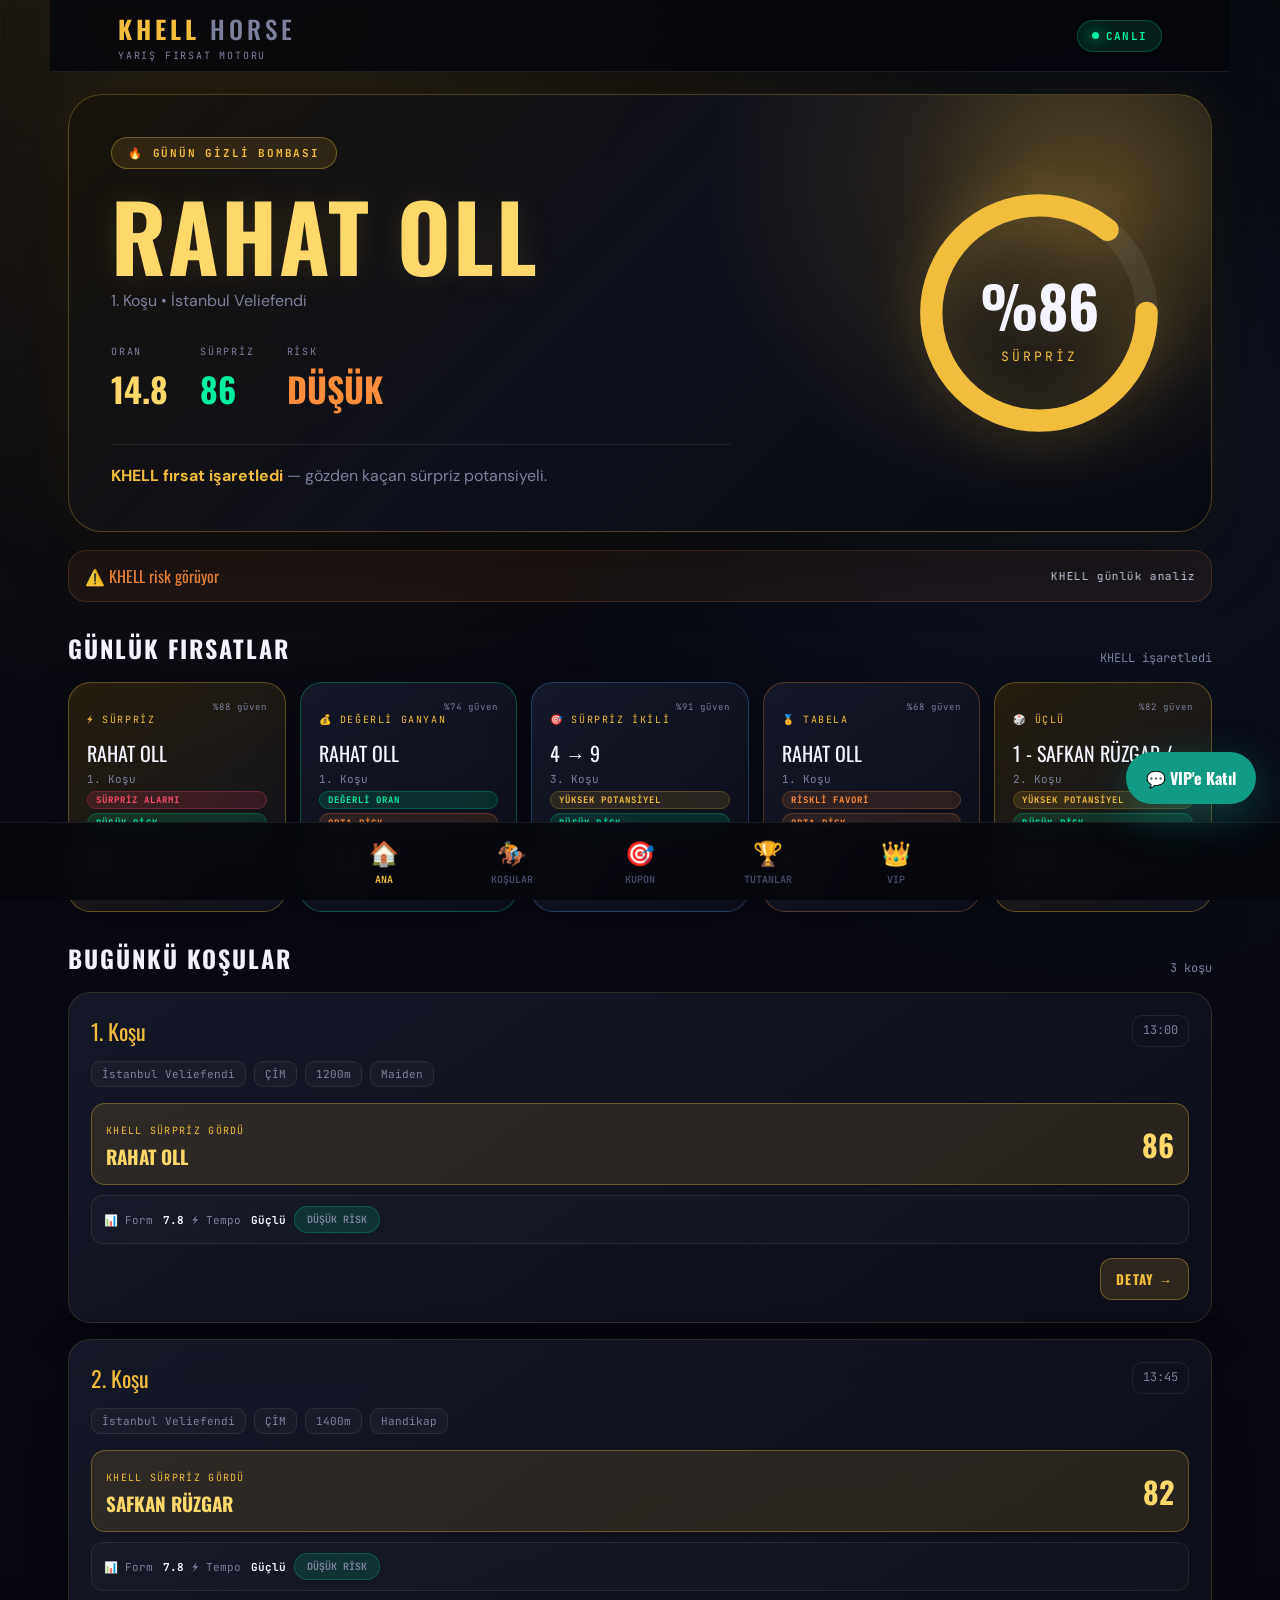
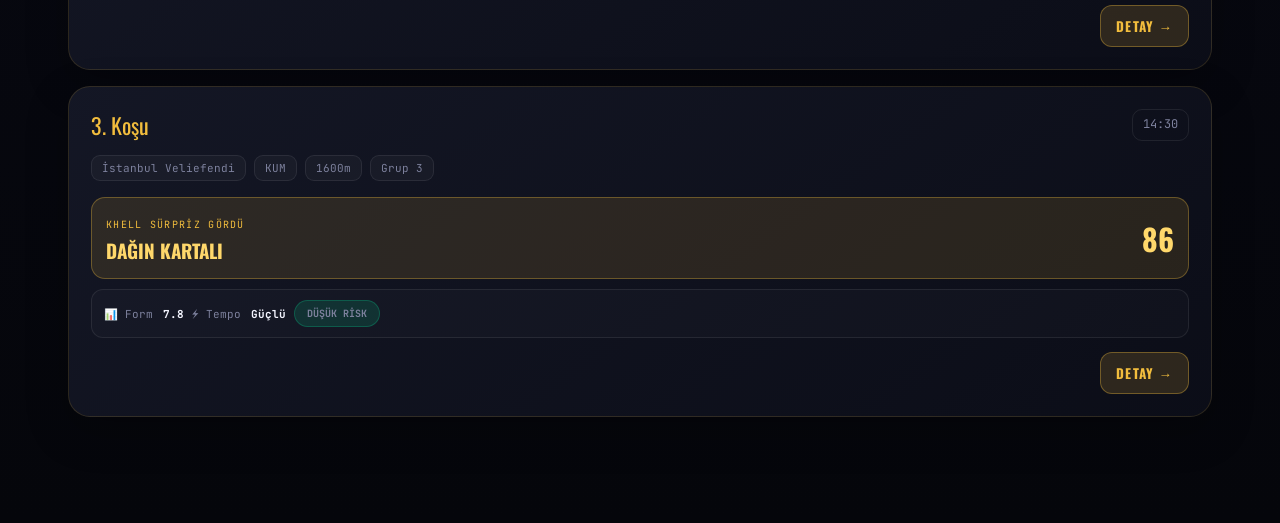
==== index.html @ 734c66df "Add files via upload" ====
<!DOCTYPE html>
<html lang="tr">
<head>
  <meta charset="UTF-8" />
  <meta name="viewport" content="width=device-width, initial-scale=1.0, viewport-fit=cover" />
  <meta name="theme-color" content="#06070d" />
  <title>KHELL Horse — Yarış Fırsat Motoru</title>
  <meta name="description" content="KHELL Horse günlük yarış fırsatlarını, sürpriz adayları ve risk sinyallerini işaretler." />
  <link rel="stylesheet" href="KHELL_style.css" />
</head>
<body>

  <div class="app-shell">

    <header class="topbar">
      <div>
        <div class="brand">KHELL <span>HORSE</span></div>
        <div class="brand-sub">Yarış fırsat motoru</div>
      </div>
      <div class="live-pill"><span></span> CANLI</div>
    </header>

    <main class="view view-active" id="view-home">

      <section class="hero-card">
        <div class="hero-copy">
          <div class="eyebrow">🔥 Günün gizli bombası</div>
          <h1 id="heroHorse">Yükleniyor</h1>
          <p id="heroRace">KHELL günlük yarışları tarıyor.</p>

          <div class="hero-stats">
            <div>
              <small>ORAN</small>
              <strong id="heroOdds">--</strong>
            </div>
            <div>
              <small>SÜRPRİZ</small>
              <strong class="green" id="heroScore">--</strong>
            </div>
            <div>
              <small>RİSK</small>
              <strong class="orange" id="heroRisk">--</strong>
            </div>
          </div>

          <p class="hero-note" id="heroNote">KHELL fırsat arıyor.</p>
        </div>

        <div class="hero-ring">
          <svg viewBox="0 0 140 140" aria-hidden="true">
            <circle class="ring-bg" cx="70" cy="70" r="58"></circle>
            <circle class="ring-fg" id="heroRing" cx="70" cy="70" r="58"></circle>
          </svg>
          <div class="ring-text">
            <b id="ringScore">%--</b>
            <span>SÜRPRİZ</span>
          </div>
        </div>
      </section>

      <section class="ticker">
        <span id="tickerLabel">⚠️ KHELL risk görüyor</span>
        <marquee id="liveTicker">Veriler hazırlanıyor...</marquee>
      </section>

      <section class="section-block">
        <div class="section-head">
          <h2>Günlük Fırsatlar</h2>
          <span>KHELL işaretledi</span>
        </div>
        <div class="opportunity-grid" id="opportunities"></div>
      </section>

      <section class="section-block">
        <div class="section-head">
          <h2>Bugünkü Koşular</h2>
          <span id="raceCount">-- koşu</span>
        </div>
        <div class="race-list" id="raceList"></div>
      </section>

    </main>

    <main class="view" id="view-races">
      <section class="section-block top-space">
        <div class="section-head">
          <h2>Tüm Koşular</h2>
          <span>detaylı akış</span>
        </div>
        <div class="race-list" id="raceListFull"></div>
      </section>
    </main>

    <main class="view" id="view-coupon">
      <section class="section-block top-space">
        <div class="section-head">
          <h2>Kupon Merkezi</h2>
          <span>KHELL önerileri</span>
        </div>
        <div class="coupon-tabs">
          <button class="tab-btn active" data-coupon="safe">Güvenli</button>
          <button class="tab-btn" data-coupon="balanced">Dengeli</button>
          <button class="tab-btn" data-coupon="surprise">Sürpriz</button>
          <button class="tab-btn" data-coupon="exacta">İkili</button>
          <button class="tab-btn" data-coupon="tabela">Tabela</button>
          <button class="tab-btn" data-coupon="triple">Üçlü</button>
        </div>
        <div id="couponContent"></div>
      </section>
    </main>

    <main class="view" id="view-wins">
      <section class="section-block top-space">
        <div class="section-head">
          <h2>Tutanlar</h2>
          <span>KHELL yakaladı</span>
        </div>
        <div class="wins-list" id="winsList"></div>
      </section>
    </main>

    <main class="view" id="view-vip">
      <section class="vip-hero top-space">
        <div class="vip-crown">👑</div>
        <h2>KHELL VIP</h2>
        <p>Gizli bombalar, risk alarmları, özel kuponlar ve Telegram bildirimleri.</p>

        <div class="vip-features">
          <div>✅ Günlük sürpriz listesi</div>
          <div>✅ Favori risk alarmı</div>
          <div>✅ Sürpriz ikili/tabela/üçlü</div>
          <div>✅ Telegram özel kanal</div>
        </div>
      </section>

      <section class="price-grid">
        <a class="price-card" id="waDaily" target="_blank" rel="noopener">
          <span>⚡</span><b>Günlük VIP</b><small>24 saat erişim</small><strong>₺99</strong>
        </a>
        <a class="price-card featured" id="waWeekly" target="_blank" rel="noopener">
          <span>🔥</span><b>Haftalık VIP</b><small>7 gün erişim</small><strong>₺399</strong>
        </a>
        <a class="price-card" id="waMonthly" target="_blank" rel="noopener">
          <span>💎</span><b>Aylık Telegram</b><small>30 gün özel kanal</small><strong>₺999</strong>
        </a>
      </section>

      <p class="disclaimer">KHELL Horse kesin kazanç vaadi sunmaz. Sistem yalnızca analiz ve eğlence amaçlıdır. At yarışları risk içerir.</p>
    </main>

    <nav class="bottom-nav">
      <button class="nav-btn active" data-view="home">🏠<span>Ana</span></button>
      <button class="nav-btn" data-view="races">🏇<span>Koşular</span></button>
      <button class="nav-btn" data-view="coupon">🎯<span>Kupon</span></button>
      <button class="nav-btn" data-view="wins">🏆<span>Tutanlar</span></button>
      <button class="nav-btn" data-view="vip">👑<span>VIP</span></button>
    </nav>

    <a class="sticky-wa" id="stickyWa" target="_blank" rel="noopener">💬 VIP'e Katıl</a>

  </div>

  <div class="modal" id="detailModal">
    <div class="modal-card">
      <button class="modal-close" id="modalClose">✕</button>
      <div id="modalContent"></div>
    </div>
  </div>

  <div class="toast" id="toast"></div>

  <script src="KHELL_config.js"></script>
  <script src="KHELL_scoring.js"></script>
  <script src="KHELL_dataDemo.js"></script>
  <script src="KHELL_app.js"></script>
</body>
</html>
---- KHELL_style.css ----
@import url('https://fonts.googleapis.com/css2?family=Oswald:wght@500;600;700&family=DM+Sans:wght@400;500;700&family=JetBrains+Mono:wght@400;600;700&display=swap');

:root{
  --bg:#06070d;
  --bg2:#0b0d17;
  --panel:#10121f;
  --panel2:#151827;
  --line:rgba(255,255,255,.08);
  --gold:#f2bd3d;
  --gold2:#ffd86b;
  --green:#00f0a0;
  --red:#ff4d6d;
  --orange:#ff8d3b;
  --blue:#5aa8ff;
  --text:#f4f5ff;
  --muted:#7d819d;
  --dim:#444966;
  --radius:22px;
  --shadow:0 22px 70px rgba(0,0,0,.45);
  --nav:78px;
}

*{box-sizing:border-box;margin:0;padding:0}
html{scroll-behavior:smooth}
body{
  min-height:100vh;
  font-family:'DM Sans',sans-serif;
  background:
    radial-gradient(circle at 18% 0%,rgba(242,189,61,.12),transparent 32%),
    radial-gradient(circle at 85% 20%,rgba(90,168,255,.08),transparent 28%),
    linear-gradient(180deg,#05060b,#080913 48%,#05060b);
  color:var(--text);
  overflow-x:hidden;
  padding-bottom:var(--nav);
}
body:before{
  content:"";
  position:fixed;inset:0;
  background-image:
    linear-gradient(rgba(255,255,255,.025) 1px,transparent 1px),
    linear-gradient(90deg,rgba(255,255,255,.025) 1px,transparent 1px);
  background-size:74px 74px;
  mask-image:linear-gradient(to bottom,rgba(0,0,0,.8),transparent 80%);
  pointer-events:none;
}

.app-shell{width:min(1180px,100%);margin:0 auto;padding:0 18px}

.topbar{
  position:sticky;top:0;z-index:50;
  display:flex;align-items:center;justify-content:space-between;
  height:72px;margin:0 -18px;padding:0 max(18px,calc((100vw - 1180px)/2 + 18px));
  background:rgba(6,7,13,.82);
  border-bottom:1px solid var(--line);
  backdrop-filter:blur(22px);
}
.brand{
  font-family:'Oswald',sans-serif;
  font-size:25px;letter-spacing:4px;font-weight:700;color:var(--gold);
}
.brand span{color:var(--muted);font-weight:500}
.brand-sub{font-family:'JetBrains Mono',monospace;font-size:10px;letter-spacing:1.8px;color:var(--muted);text-transform:uppercase;margin-top:2px}
.live-pill{
  display:flex;gap:7px;align-items:center;
  padding:8px 14px;border-radius:999px;
  background:rgba(0,240,160,.1);border:1px solid rgba(0,240,160,.23);
  color:var(--green);font-family:'JetBrains Mono',monospace;font-size:11px;font-weight:700;letter-spacing:1.2px
}
.live-pill span{width:7px;height:7px;background:var(--green);border-radius:50%;box-shadow:0 0 14px var(--green);animation:pulse 1.2s infinite}
@keyframes pulse{50%{opacity:.35;transform:scale(.7)}}

.view{display:none;padding:22px 0 28px}
.view-active{display:block;animation:fade .25s ease}
@keyframes fade{from{opacity:0;transform:translateY(10px)}to{opacity:1;transform:none}}

.hero-card{
  min-height:330px;
  display:grid;
  grid-template-columns:1.5fr .75fr;
  gap:26px;
  align-items:center;
  position:relative;
  overflow:hidden;
  padding:42px;
  border:1px solid rgba(242,189,61,.28);
  border-radius:34px;
  background:
    radial-gradient(circle at 85% 20%,rgba(242,189,61,.18),transparent 32%),
    linear-gradient(135deg,rgba(23,19,10,.92),rgba(14,16,28,.96) 48%,rgba(8,10,18,.98));
  box-shadow:var(--shadow),0 0 55px rgba(242,189,61,.08);
}
.hero-card:after{
  content:"";
  position:absolute;right:-120px;top:-120px;width:430px;height:430px;
  border-radius:50%;background:radial-gradient(circle,rgba(242,189,61,.18),transparent 70%);
}
.eyebrow{
  display:inline-flex;align-items:center;gap:8px;
  padding:8px 16px;border-radius:999px;
  border:1px solid rgba(242,189,61,.35);
  background:rgba(242,189,61,.12);
  color:var(--gold);font-family:'JetBrains Mono',monospace;font-size:11px;font-weight:700;letter-spacing:1.8px;text-transform:uppercase;
}
.hero-card h1{
  font-family:'Oswald',sans-serif;
  font-size:clamp(52px,8vw,92px);
  line-height:.95;
  color:var(--gold2);
  letter-spacing:2px;
  margin:22px 0 10px;
  text-shadow:0 0 30px rgba(242,189,61,.13);
}
.hero-card p{color:var(--muted);line-height:1.65}
.hero-stats{display:flex;gap:32px;margin:30px 0;flex-wrap:wrap}
.hero-stats div{display:flex;flex-direction:column;gap:5px}
.hero-stats small,.mini-label{
  font-family:'JetBrains Mono',monospace;
  font-size:10px;color:var(--muted);letter-spacing:1.8px;text-transform:uppercase
}
.hero-stats strong{
  font-family:'Oswald',sans-serif;font-size:34px;color:var(--gold2)
}
.hero-stats .green{color:var(--green)}
.hero-stats .orange{color:var(--orange)}
.hero-note{max-width:620px;border-top:1px solid var(--line);padding-top:18px}
.hero-note b{color:var(--gold)}

.hero-ring{position:relative;z-index:2;width:260px;height:260px;margin-left:auto}
.hero-ring svg{width:100%;height:100%;filter:drop-shadow(0 0 26px rgba(242,189,61,.28))}
.ring-bg,.ring-fg{fill:none;stroke-width:12}
.ring-bg{stroke:rgba(255,255,255,.07)}
.ring-fg{stroke:var(--gold);stroke-linecap:round;stroke-dasharray:364;stroke-dashoffset:364;transition:stroke-dashoffset 1.2s ease}
.ring-text{position:absolute;inset:0;display:flex;flex-direction:column;align-items:center;justify-content:center;text-align:center}
.ring-text b{font-family:'Oswald',sans-serif;font-size:58px}
.ring-text span{font-family:'JetBrains Mono',monospace;font-size:13px;letter-spacing:3px;color:var(--gold)}

.ticker{
  display:flex;gap:14px;align-items:center;
  margin-top:18px;padding:13px 16px;border-radius:18px;
  border:1px solid rgba(255,141,59,.18);
  background:rgba(255,141,59,.07);
  color:var(--orange);
}
.ticker span{font-family:'Oswald',sans-serif;white-space:nowrap}
.ticker marquee{color:#c5c8dc;font-family:'JetBrains Mono',monospace;font-size:12px}

.section-block{margin-top:28px}
.top-space{margin-top:18px}
.section-head{display:flex;justify-content:space-between;align-items:end;gap:12px;margin-bottom:16px}
.section-head h2{
  font-family:'Oswald',sans-serif;
  font-size:24px;letter-spacing:2px;text-transform:uppercase
}
.section-head span{font-family:'JetBrains Mono',monospace;font-size:12px;color:var(--muted)}

.opportunity-grid{
  display:grid;
  grid-template-columns:repeat(5,minmax(170px,1fr));
  gap:14px;
}
.opp-card,.race-card,.coupon-card,.win-card,.price-card{
  border:1px solid var(--line);
  background:linear-gradient(145deg,rgba(21,24,39,.94),rgba(12,14,25,.94));
  border-radius:var(--radius);
  box-shadow:0 14px 42px rgba(0,0,0,.25);
}
.opp-card{padding:18px;min-height:142px;position:relative;overflow:hidden}
.opp-card.gold{border-color:rgba(242,189,61,.32);background:linear-gradient(145deg,rgba(44,34,13,.82),rgba(16,18,31,.94))}
.opp-card.green{border-color:rgba(0,240,160,.28)}
.opp-card.blue{border-color:rgba(90,168,255,.28)}
.opp-card.orange{border-color:rgba(255,141,59,.28)}
.opp-type{font-family:'JetBrains Mono',monospace;font-size:10px;letter-spacing:1.6px;color:var(--gold);text-transform:uppercase;margin-bottom:12px}
.opp-name{font-family:'Oswald',sans-serif;font-size:20px;white-space:nowrap;overflow:hidden;text-overflow:ellipsis}
.opp-race{font-family:'JetBrains Mono',monospace;color:var(--muted);font-size:11px;margin-top:4px}
.opp-score{position:absolute;left:18px;bottom:14px;font-family:'Oswald',sans-serif;font-size:34px;color:var(--gold2)}
.opp-tag{position:absolute;right:18px;bottom:18px;font-family:'JetBrains Mono',monospace;font-size:10px;color:var(--muted)}

.race-list{display:grid;gap:16px}
.race-card{padding:22px;border-color:rgba(242,189,61,.14)}
.race-top{display:flex;justify-content:space-between;gap:14px;margin-bottom:14px}
.race-no{font-family:'Oswald',sans-serif;font-size:22px;color:var(--gold)}
.race-time{font-family:'JetBrains Mono',monospace;color:var(--muted);font-size:12px;border:1px solid var(--line);padding:6px 10px;border-radius:10px}
.chips{display:flex;gap:8px;flex-wrap:wrap;margin-bottom:16px}
.chip{font-family:'JetBrains Mono',monospace;font-size:11px;color:var(--muted);border:1px solid var(--line);background:rgba(255,255,255,.03);padding:5px 10px;border-radius:9px}
.race-pick{
  display:flex;align-items:center;justify-content:space-between;gap:12px;
  padding:14px;border:1px solid rgba(242,189,61,.32);border-radius:14px;
  background:rgba(242,189,61,.12);
}
.race-pick small{font-family:'JetBrains Mono',monospace;color:var(--gold);letter-spacing:1.3px;text-transform:uppercase;font-size:10px}
.race-pick b{display:block;margin-top:3px;font-family:'Oswald',sans-serif;font-size:19px;color:var(--gold2)}
.race-pick strong{font-family:'Oswald',sans-serif;font-size:30px;color:var(--gold2)}
.race-foot{display:flex;justify-content:space-between;align-items:center;margin-top:14px}
.risk-badge{font-family:'JetBrains Mono',monospace;font-size:11px;font-weight:700;border-radius:999px;padding:6px 12px}
.risk-low{background:rgba(0,240,160,.12);color:var(--green);border:1px solid rgba(0,240,160,.22)}
.risk-mid{background:rgba(255,141,59,.12);color:var(--orange);border:1px solid rgba(255,141,59,.22)}
.risk-high{background:rgba(255,77,109,.12);color:var(--red);border:1px solid rgba(255,77,109,.22)}
.detail-btn,.share-btn{
  cursor:pointer;border:none;border-radius:12px;
  padding:10px 15px;background:rgba(242,189,61,.15);
  color:var(--gold);border:1px solid rgba(242,189,61,.35);
  font-family:'Oswald',sans-serif;letter-spacing:1.2px;font-weight:700
}

.coupon-tabs{display:flex;gap:10px;overflow:auto;padding-bottom:8px;margin-bottom:16px}
.tab-btn{
  flex:0 0 auto;border:1px solid var(--line);background:rgba(255,255,255,.03);color:var(--muted);
  padding:10px 16px;border-radius:999px;font-family:'JetBrains Mono',monospace;font-size:12px;cursor:pointer
}
.tab-btn.active{color:var(--gold);border-color:rgba(242,189,61,.35);background:rgba(242,189,61,.1)}
.coupon-card{padding:20px;margin-bottom:14px}
.coupon-title{font-family:'Oswald',sans-serif;font-size:22px;color:var(--gold);margin-bottom:12px}
.coupon-item{display:flex;justify-content:space-between;align-items:center;gap:12px;border:1px solid var(--line);padding:12px;border-radius:14px;margin-top:8px;background:rgba(255,255,255,.03)}
.coupon-item b{font-family:'Oswald',sans-serif;color:var(--text)}
.coupon-item span{font-family:'JetBrains Mono',monospace;color:var(--muted);font-size:12px}

.wins-list{display:grid;grid-template-columns:repeat(2,1fr);gap:14px}
.win-card{padding:18px;display:flex;align-items:center;gap:14px;border-color:rgba(0,240,160,.16)}
.win-icon{font-size:27px}
.win-main b{font-family:'Oswald',sans-serif;font-size:20px}
.win-main small{display:block;color:var(--muted);font-family:'JetBrains Mono',monospace;margin-top:3px}
.win-odd{margin-left:auto;color:var(--green);font-family:'Oswald',sans-serif;font-size:25px}

.vip-hero{
  text-align:center;padding:40px 24px;border-radius:34px;
  border:1px solid rgba(242,189,61,.28);
  background:linear-gradient(145deg,rgba(44,34,13,.82),rgba(13,15,27,.94));
}
.vip-crown{font-size:46px}
.vip-hero h2{font-family:'Oswald',sans-serif;font-size:44px;color:var(--gold2);margin:10px 0}
.vip-hero p{color:var(--muted)}
.vip-features{margin:26px auto 0;display:grid;gap:10px;max-width:520px;text-align:left;color:#dfe2ef}
.price-grid{display:grid;grid-template-columns:repeat(3,1fr);gap:14px;margin-top:20px}
.price-card{text-decoration:none;color:var(--text);padding:22px;text-align:center}
.price-card span{font-size:34px}
.price-card b{display:block;font-family:'Oswald',sans-serif;font-size:22px;margin-top:7px}
.price-card small{display:block;color:var(--muted);margin:8px 0 12px}
.price-card strong{font-family:'Oswald',sans-serif;font-size:34px;color:var(--gold2)}
.price-card.featured{border-color:rgba(242,189,61,.42);transform:translateY(-4px)}
.disclaimer{text-align:center;color:var(--muted);font-size:13px;line-height:1.6;margin:22px auto;max-width:700px}

.bottom-nav{
  position:fixed;z-index:70;bottom:0;left:0;right:0;
  display:flex;justify-content:center;gap:min(7vw,70px);
  height:var(--nav);
  border-top:1px solid var(--line);
  background:rgba(6,7,13,.9);backdrop-filter:blur(22px);
}
.nav-btn{
  min-width:58px;background:none;border:none;color:var(--dim);
  font-family:'JetBrains Mono',monospace;
  display:flex;flex-direction:column;align-items:center;justify-content:center;gap:4px;cursor:pointer;
  font-size:24px;
}
.nav-btn span{font-size:10px;text-transform:uppercase;font-weight:700}
.nav-btn.active{color:var(--gold)}

.sticky-wa{
  position:fixed;z-index:80;right:24px;bottom:calc(var(--nav) + 18px);
  display:flex;align-items:center;gap:8px;text-decoration:none;
  background:#119b84;color:white;border-radius:999px;
  padding:14px 20px;font-family:'Oswald',sans-serif;font-weight:700;
  box-shadow:0 12px 42px rgba(17,155,132,.36)
}

.modal{position:fixed;inset:0;display:none;z-index:200;background:rgba(0,0,0,.78);backdrop-filter:blur(8px);padding:24px;align-items:center;justify-content:center}
.modal.show{display:flex}
.modal-card{width:min(900px,100%);max-height:88vh;overflow:auto;position:relative;padding:24px;border-radius:28px;background:var(--panel);border:1px solid var(--line)}
.modal-close{position:absolute;right:16px;top:16px;width:34px;height:34px;border-radius:10px;background:var(--panel2);border:1px solid var(--line);color:var(--muted);cursor:pointer}
.horse-table{display:grid;gap:10px;margin-top:18px}
.horse-row{display:grid;grid-template-columns:42px 1fr repeat(4,72px);gap:10px;align-items:center;padding:12px;border-radius:14px;border:1px solid var(--line);background:rgba(255,255,255,.03)}
.horse-row.pick{border-color:rgba(242,189,61,.4);background:rgba(242,189,61,.08)}
.horse-num{font-family:'Oswald',sans-serif;color:var(--gold);font-size:22px}
.horse-name b{font-family:'Oswald',sans-serif}
.horse-name small{display:block;color:var(--muted);font-family:'JetBrains Mono',monospace;font-size:11px}
.metric small{display:block;color:var(--muted);font-family:'JetBrains Mono',monospace;font-size:9px}
.metric b{font-family:'Oswald',sans-serif}

/* ── MODAL CLOSE FIX ── */
.modal-close{
  position:absolute;right:16px;top:16px;
  width:36px;height:36px;border-radius:10px;
  background:var(--panel2);border:1px solid var(--line);
  color:var(--text);cursor:pointer;
  z-index:10;pointer-events:all;
  font-size:16px;
}

/* ── OPP CARD LAYOUT FIX — rakam/yazı binişmesini önle ── */
.opp-card{transition:transform .18s ease,box-shadow .18s ease;display:flex;flex-direction:column;}
.opp-score{position:static!important;font-family:'Oswald',sans-serif;font-size:28px;color:var(--gold2);margin-top:auto;padding-top:6px}
.opp-tag{position:static!important;font-family:'JetBrains Mono',monospace;font-size:10px;color:var(--muted)}
.opp-trust{font-family:'JetBrains Mono',monospace;font-size:9px;color:var(--muted);letter-spacing:1px;text-align:right;}
.opp-risk-badge{display:inline-block;margin-top:4px;font-family:'JetBrains Mono',monospace;font-size:9px;font-weight:700;letter-spacing:1.2px;text-transform:uppercase;padding:3px 8px;border-radius:999px;}

/* ── MODAL PREMIUM ── */
.modal-section{
  margin-top:16px;padding:14px;border-radius:14px;
  border:1px solid var(--line);background:rgba(255,255,255,.02);
}
.modal-section-title{
  font-family:'JetBrains Mono',monospace;font-size:10px;
  letter-spacing:1.8px;color:var(--muted);text-transform:uppercase;margin-bottom:10px;
}
.modal-metrics{display:flex;gap:12px;flex-wrap:wrap}
.modal-metric{
  flex:1;min-width:80px;padding:10px;border-radius:10px;
  border:1px solid var(--line);background:rgba(255,255,255,.03);text-align:center;
}
.modal-metric small{font-family:'JetBrains Mono',monospace;font-size:9px;color:var(--muted);letter-spacing:1.2px;text-transform:uppercase;display:block;margin-bottom:4px}
.modal-metric b{font-family:'Oswald',sans-serif;font-size:22px}
.modal-metric.gold b{color:var(--gold2)}
.modal-metric.green b{color:var(--green)}
.modal-metric.orange b{color:var(--orange)}
.modal-metric.red b{color:var(--red)}
.khell-note{
  margin-top:14px;padding:12px 16px;border-radius:12px;
  border-left:3px solid var(--gold);
  background:rgba(242,189,61,.07);
  font-family:'DM Sans',sans-serif;font-size:13px;line-height:1.6;color:#d0d3e8;
}
.khell-note b{color:var(--gold)}
.value-alert{
  margin-top:10px;padding:10px 14px;border-radius:10px;
  border:1px solid rgba(0,240,160,.25);background:rgba(0,240,160,.06);
  font-family:'JetBrains Mono',monospace;font-size:11px;color:var(--green);letter-spacing:.8px;
}

/* ── COUPON PREMIUM ── */
.coupon-meta{
  display:flex;gap:10px;flex-wrap:wrap;margin-top:10px;margin-bottom:4px;
}
.coupon-badge{
  font-family:'JetBrains Mono',monospace;font-size:10px;
  padding:4px 10px;border-radius:999px;letter-spacing:.8px;
}
.coupon-badge.odds{background:rgba(242,189,61,.12);color:var(--gold);border:1px solid rgba(242,189,61,.25)}
.coupon-badge.trust{background:rgba(0,240,160,.1);color:var(--green);border:1px solid rgba(0,240,160,.2)}
.coupon-badge.risk{background:rgba(255,141,59,.1);color:var(--orange);border:1px solid rgba(255,141,59,.2)}

/* ── TICKER ENHANCED ── */
.ticker marquee{font-size:11px;letter-spacing:.6px}

/* ── RACE MINI FORM ── */
.race-mini-form{
  display:flex;gap:8px;flex-wrap:wrap;align-items:center;
  margin:10px 0 4px;padding:10px 12px;
  border-radius:12px;border:1px solid var(--line);
  background:rgba(255,255,255,.02);
}
.mini-form-item{
  font-family:'JetBrains Mono',monospace;font-size:11px;color:var(--muted);
}
.mini-form-item b{color:var(--text);margin-left:3px}
.mini-form-item.risk-badge{font-size:10px}

/* ── OPP STATUS LABEL ── */
.opp-status{
  font-family:'JetBrains Mono',monospace;font-size:9px;font-weight:700;
  letter-spacing:1px;text-transform:uppercase;
  padding:2px 8px;border-radius:999px;display:inline-block;margin-top:5px;
}
.status-alarm{background:rgba(255,77,109,.15);color:var(--red);border:1px solid rgba(255,77,109,.25)}
.status-value{background:rgba(0,240,160,.12);color:var(--green);border:1px solid rgba(0,240,160,.22)}
.status-high{background:rgba(242,189,61,.12);color:var(--gold);border:1px solid rgba(242,189,61,.22)}
.status-risky{background:rgba(255,141,59,.12);color:var(--orange);border:1px solid rgba(255,141,59,.22)}

/* ── CARD ANIMATIONS ── */
.opp-card{transition:transform .2s ease,box-shadow .2s ease}
.opp-card:hover{transform:translateY(-4px)}
.opp-card:active{transform:scale(.97)}
.opp-card.gold:hover{box-shadow:0 8px 32px rgba(242,189,61,.2)}
.opp-card.green:hover{box-shadow:0 8px 28px rgba(0,240,160,.16)}
.opp-card.blue:hover{box-shadow:0 8px 28px rgba(90,168,255,.16)}
.opp-card.orange:hover{box-shadow:0 8px 28px rgba(255,141,59,.16)}
.race-card{transition:transform .2s ease,box-shadow .2s ease}
.race-card:hover{transform:translateY(-2px);box-shadow:0 12px 40px rgba(0,0,0,.3)}

/* ── MOBILE SPACING ── */
@media(max-width:860px){
  .opp-card{min-width:190px;padding:16px}
  .hero-card{gap:18px}
  .modal-metrics{gap:8px}
  .modal-metric{min-width:70px;padding:8px}
}

.toast{
  position:fixed;z-index:300;left:50%;bottom:calc(var(--nav) + 24px);transform:translateX(-50%) translateY(14px);
  opacity:0;pointer-events:none;transition:.25s;
  background:var(--panel2);border:1px solid rgba(242,189,61,.32);color:var(--gold);
  border-radius:999px;padding:12px 18px;font-family:'JetBrains Mono',monospace;font-size:12px
}
.toast.show{opacity:1;transform:translateX(-50%)}

@media(max-width:860px){
  .app-shell{padding:0 14px}
  .topbar{margin:0 -14px;padding:0 14px}
  .hero-card{grid-template-columns:1fr;padding:26px;min-height:auto}
  .hero-ring{width:190px;height:190px;margin:0 auto}
  .ring-text b{font-size:42px}
  .opportunity-grid{display:flex;overflow:auto;padding-bottom:6px}
  .opp-card{min-width:210px}
  .wins-list,.price-grid{grid-template-columns:1fr}
  .horse-row{grid-template-columns:34px 1fr 58px;gap:8px}
  .horse-row .metric:nth-child(n+4){display:none}
}
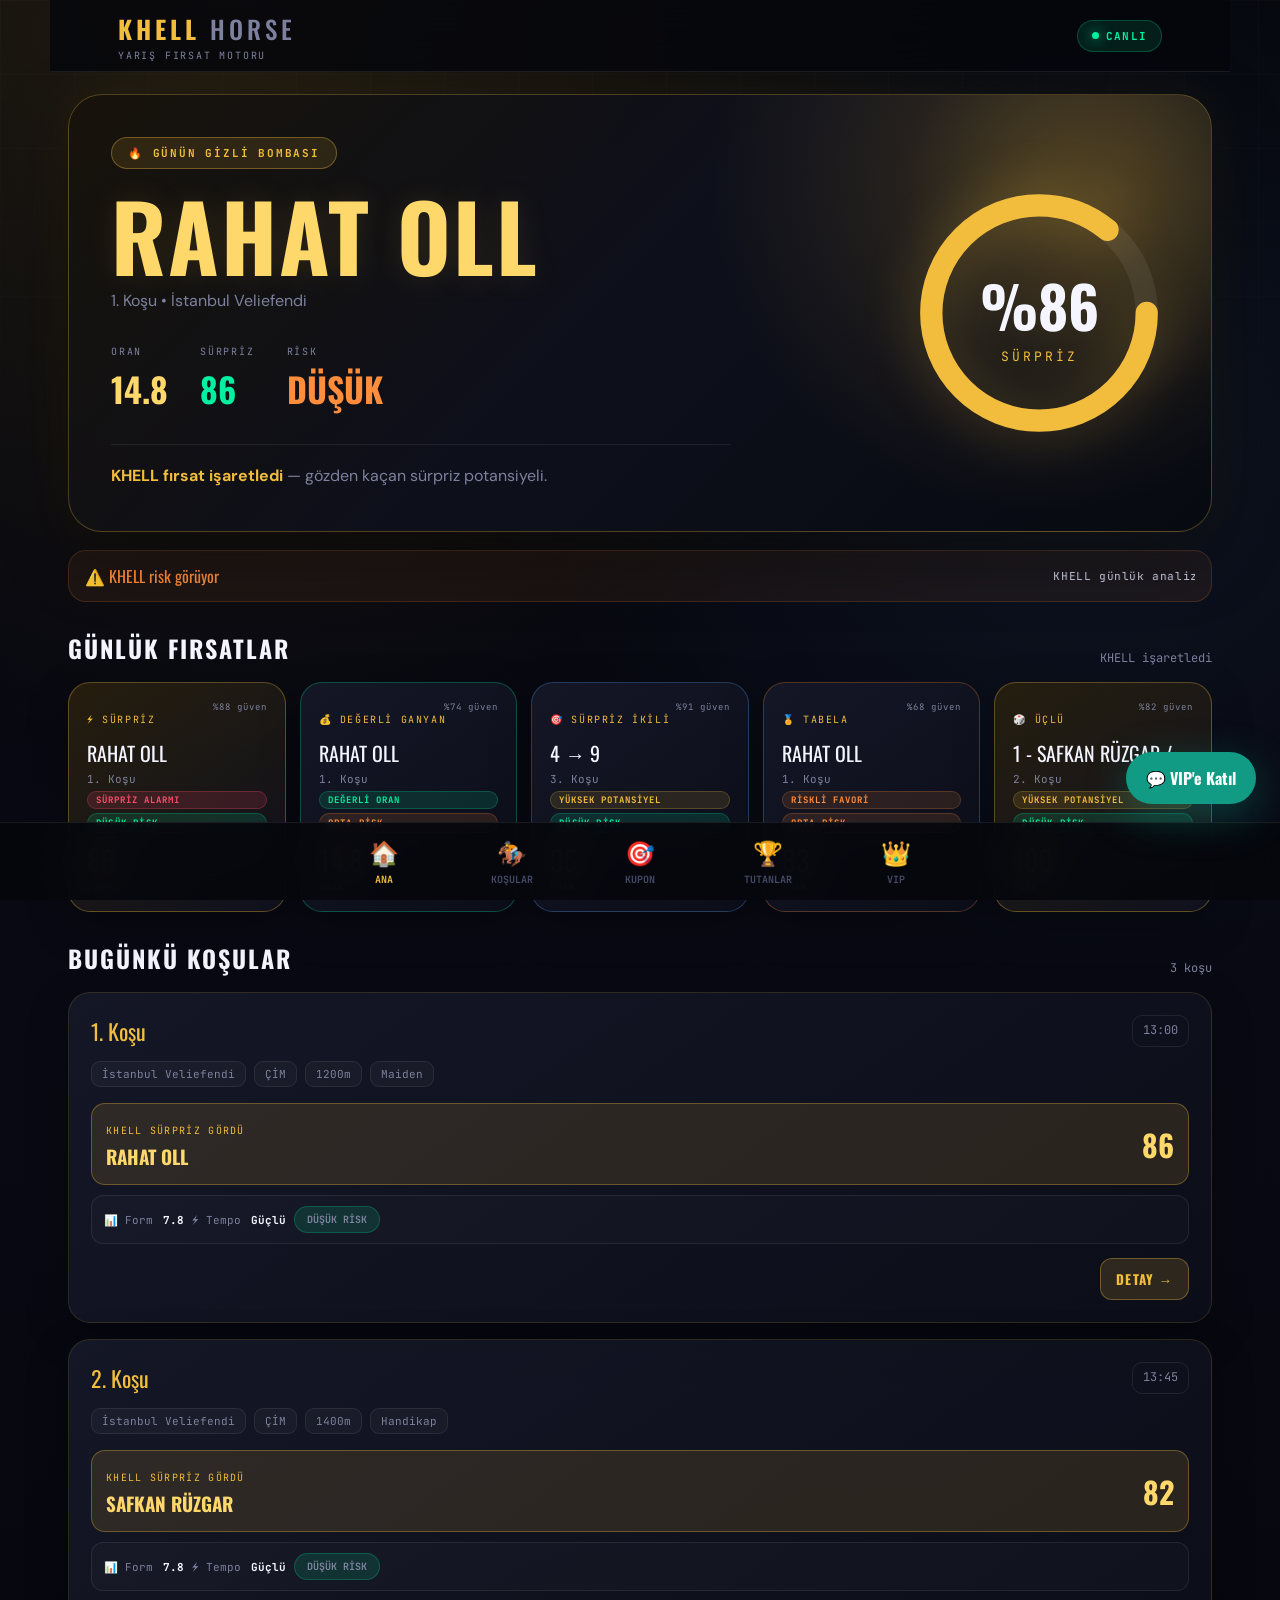
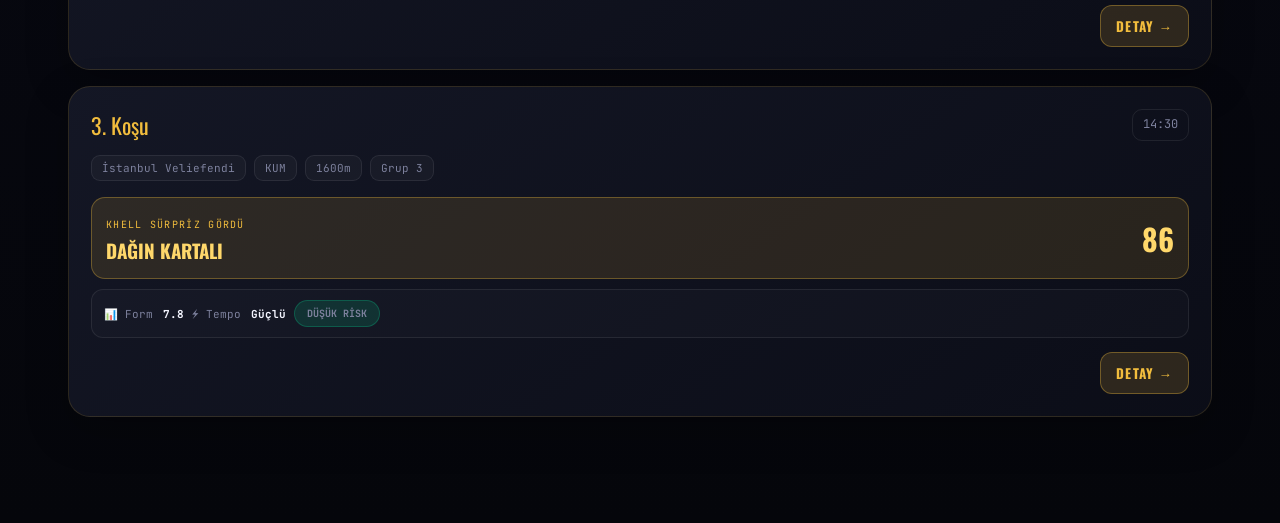
==== commit 9a4015a2: "Update ticker label and load KHELL_app.js dynamically" ====
--- a/index.html
+++ b/index.html
@@ -59,7 +59,7 @@
       </section>
 
       <section class="ticker">
-        <span id="tickerLabel">⚠️ KHELL risk görüyor</span>
+        <span>⚠️ KHELL risk görüyor</span>
         <marquee id="liveTicker">Veriler hazırlanıyor...</marquee>
       </section>
 
@@ -172,6 +172,23 @@
   <script src="KHELL_config.js"></script>
   <script src="KHELL_scoring.js"></script>
   <script src="KHELL_dataDemo.js"></script>
-  <script src="KHELL_app.js"></script>
+  <script src="KHELL_parser.js"></script>
+  <script>
+    function khellBoot() {
+      var s = document.createElement('script');
+      s.src = 'KHELL_app.js';
+      document.body.appendChild(s);
+    }
+    // Parser varsa latest.json'ı dene; sonuç ne olursa app.js başlasın
+    if (window.KhellParser) {
+      try {
+        KhellParser.autoLoad(function() { khellBoot(); });
+      } catch(e) {
+        khellBoot(); // parser patlarsa yine de başlat
+      }
+    } else {
+      khellBoot(); // parser yoksa direkt başlat
+    }
+  </script>
 </body>
 </html>
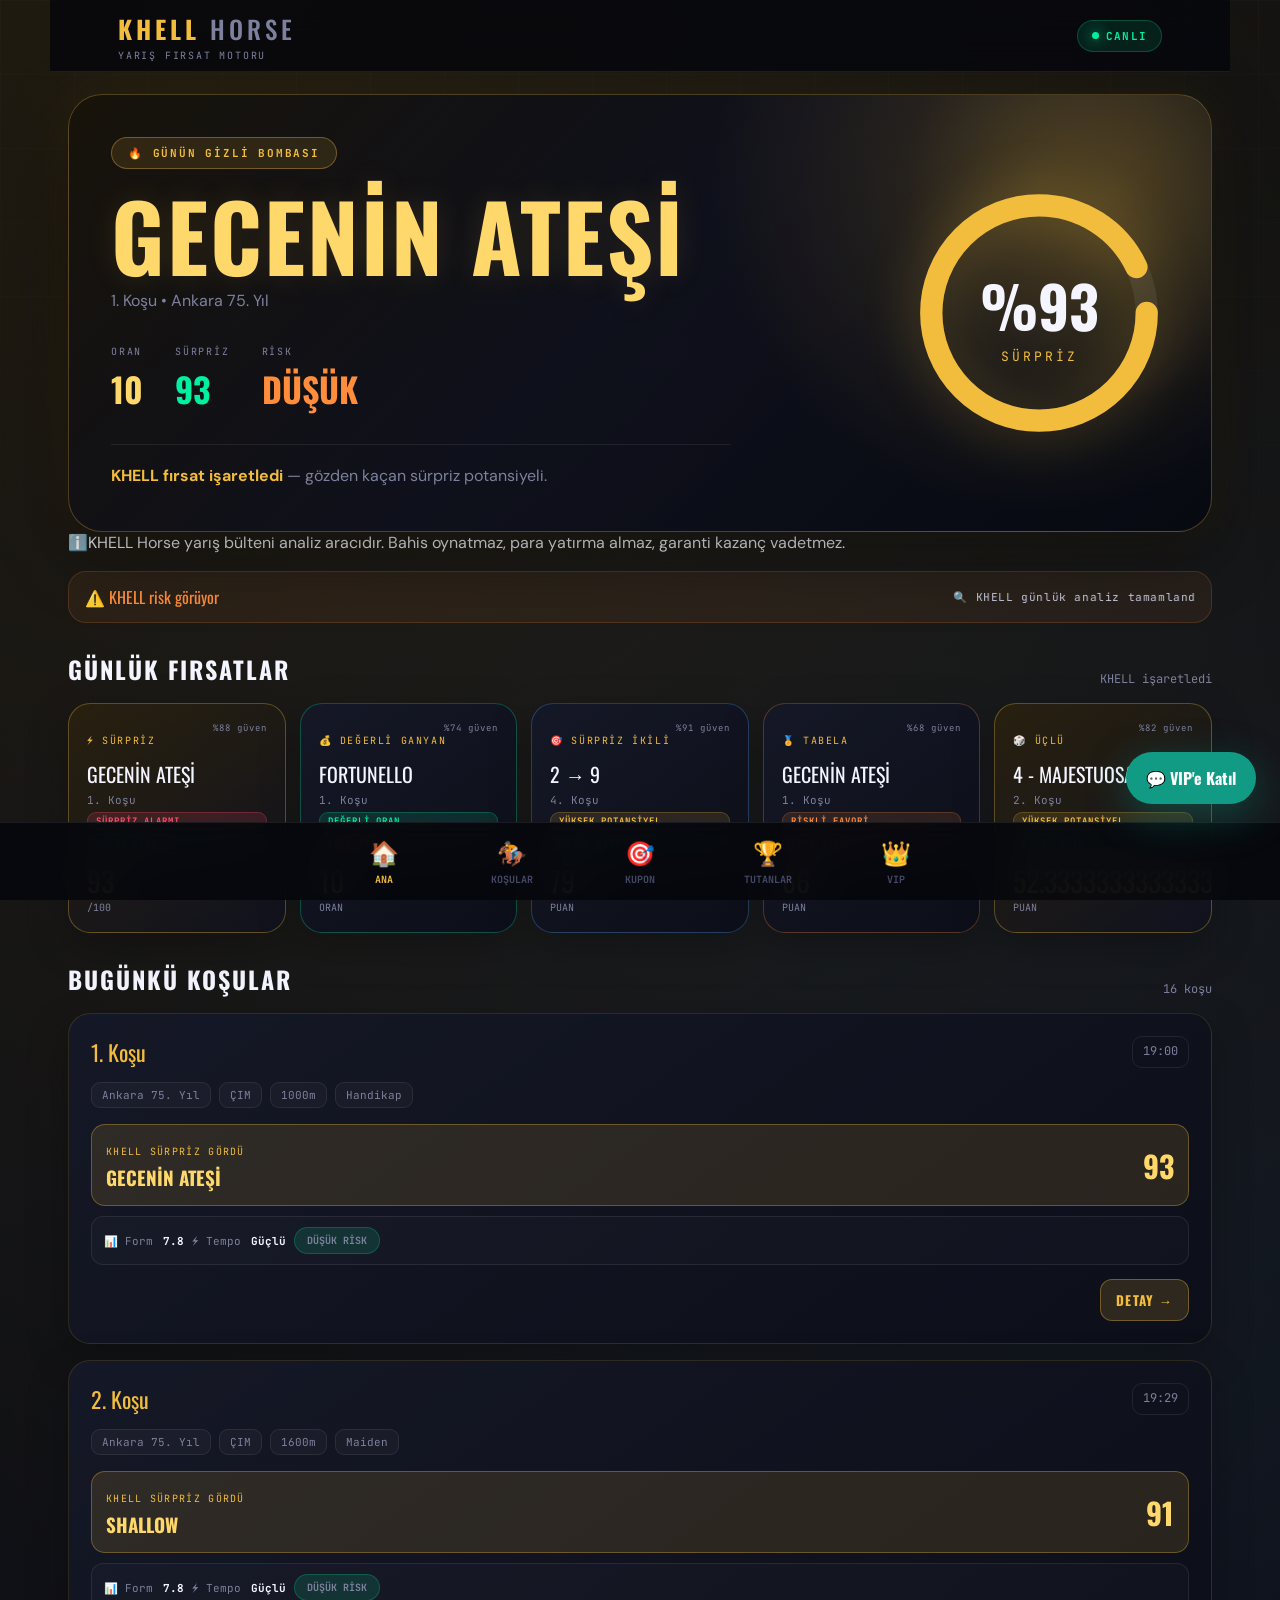
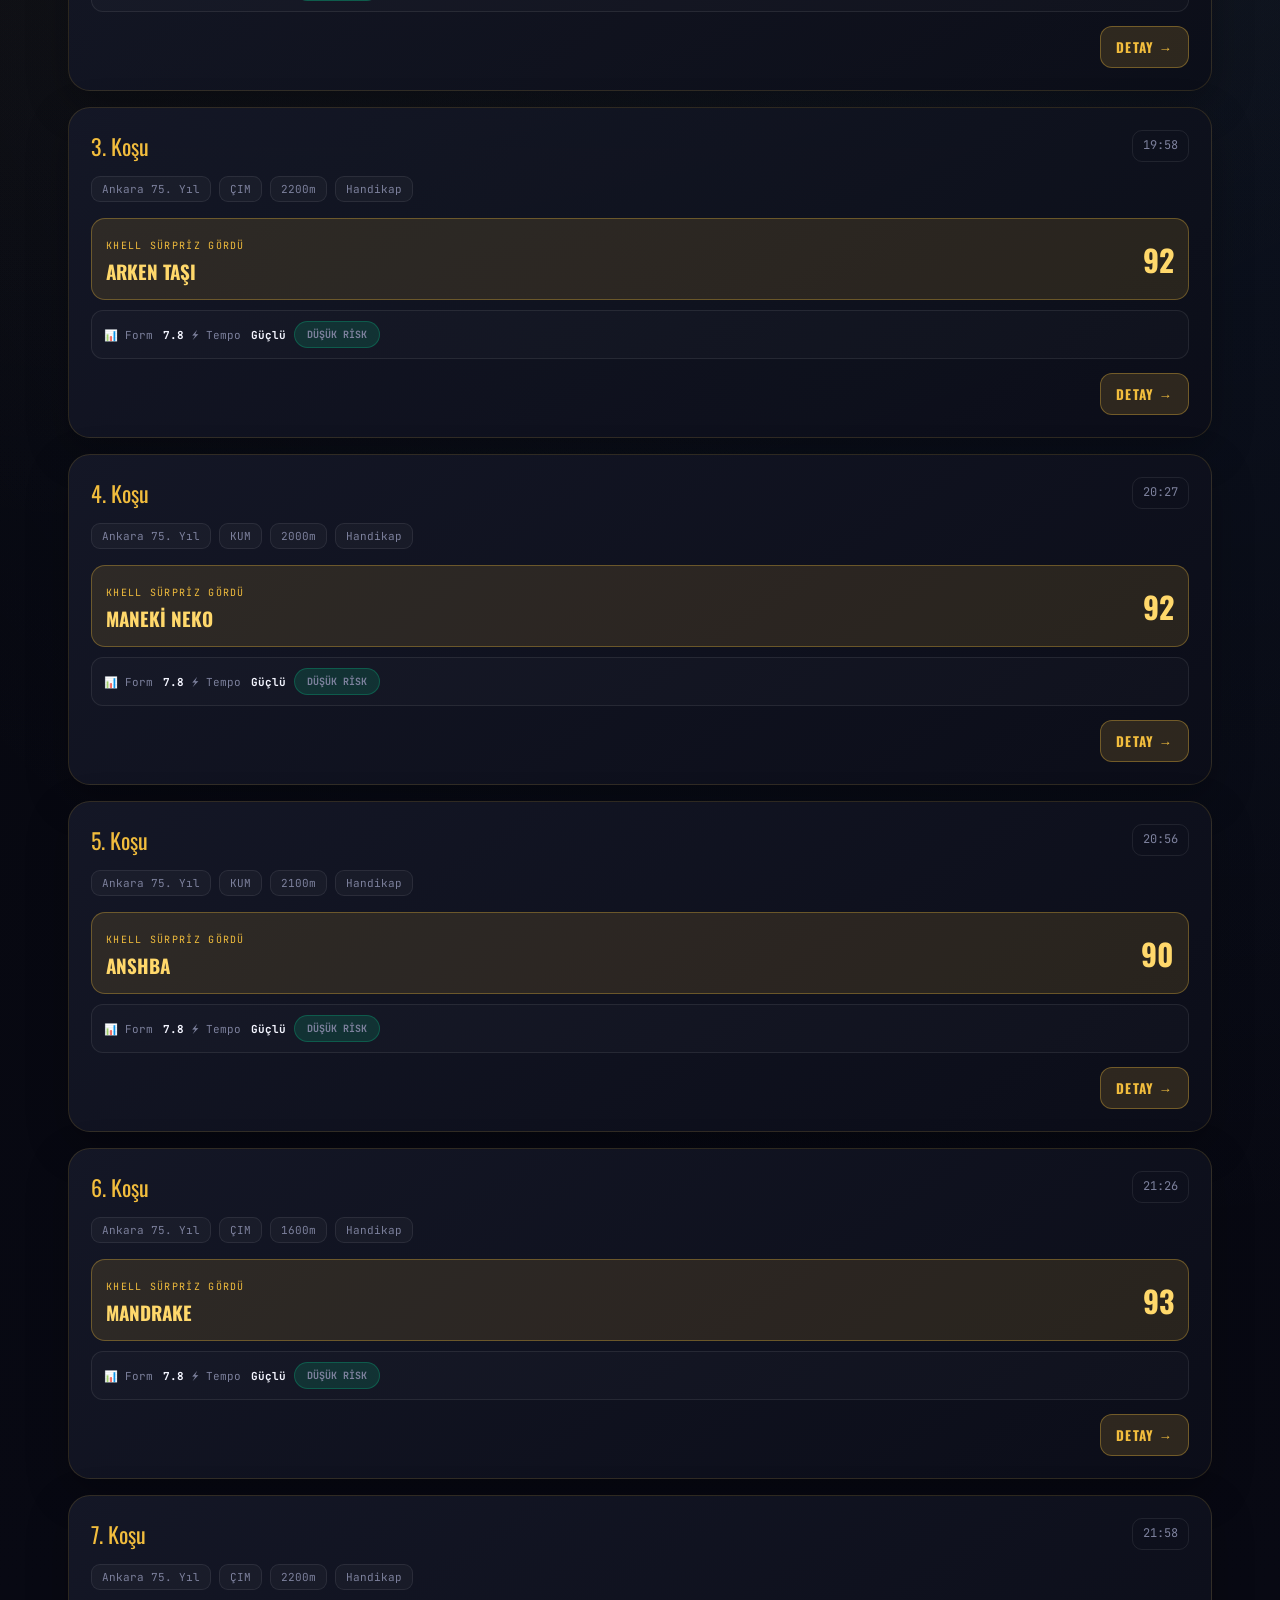
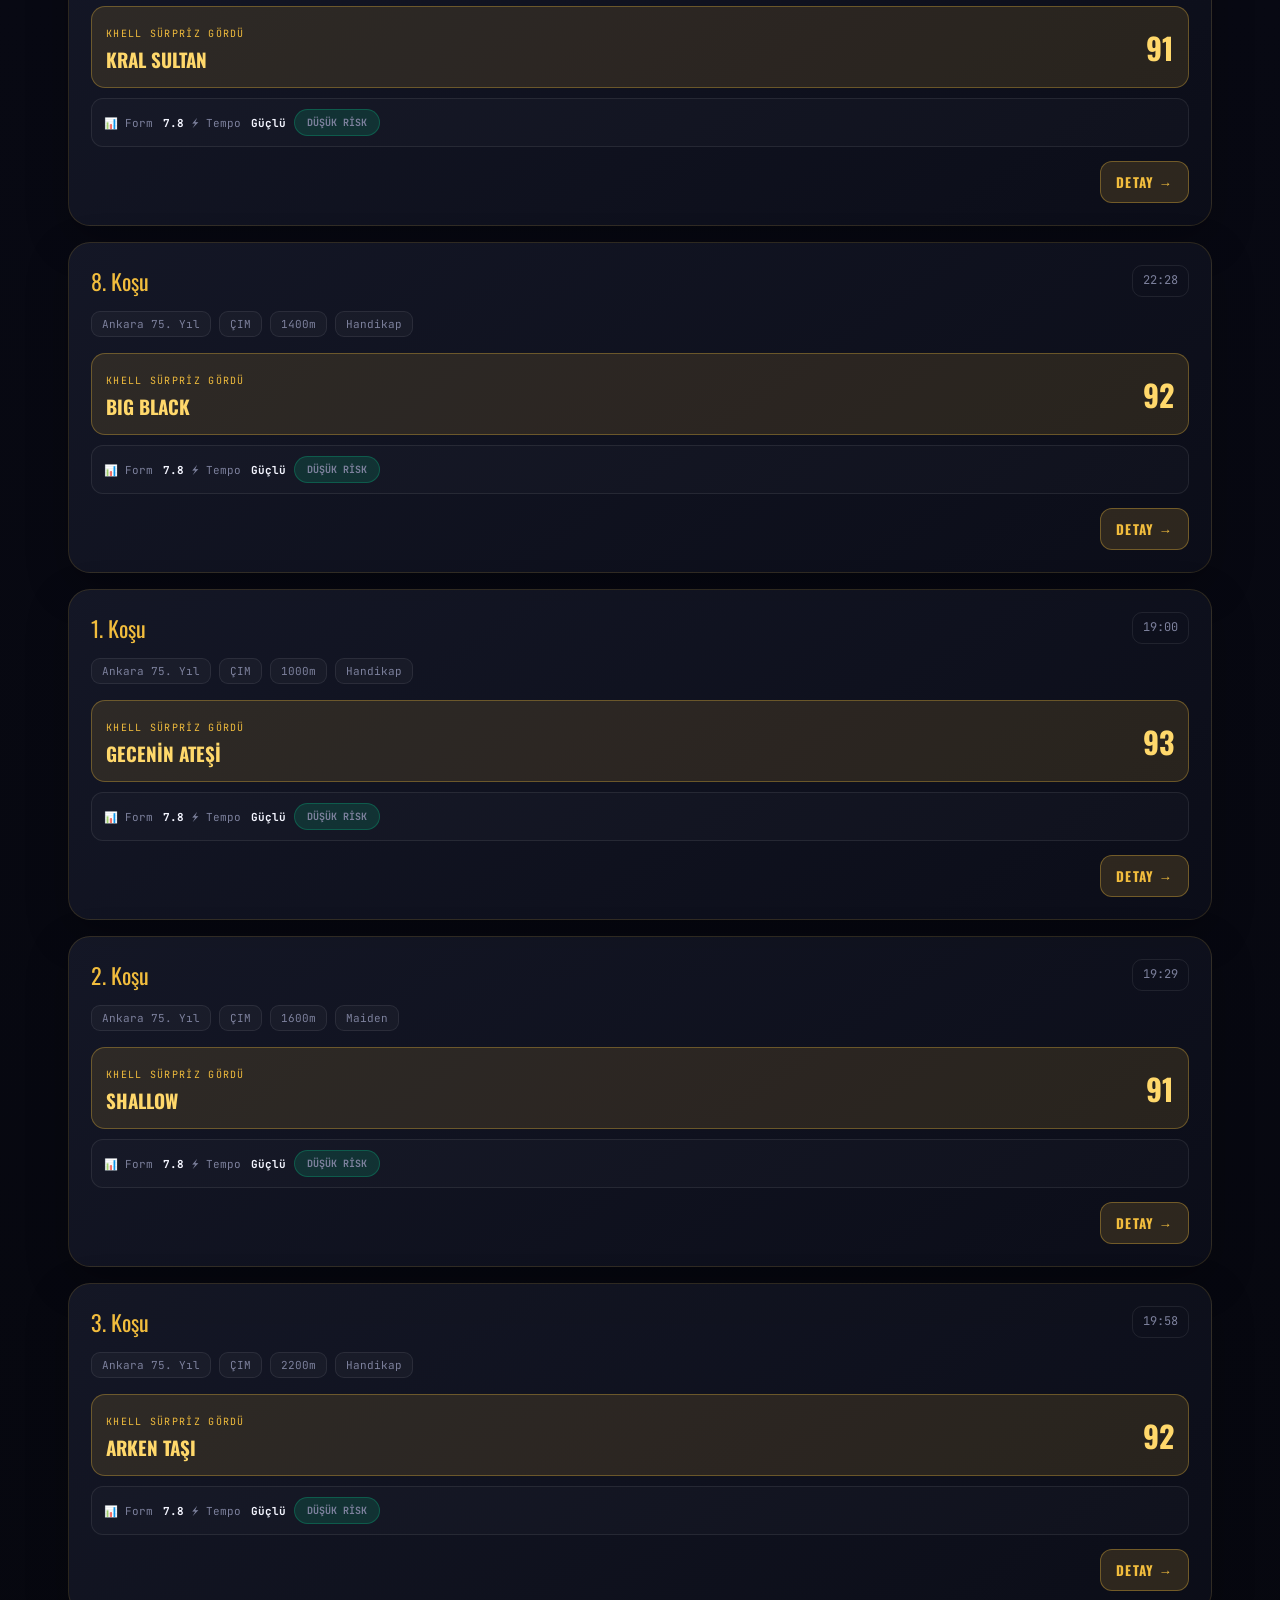
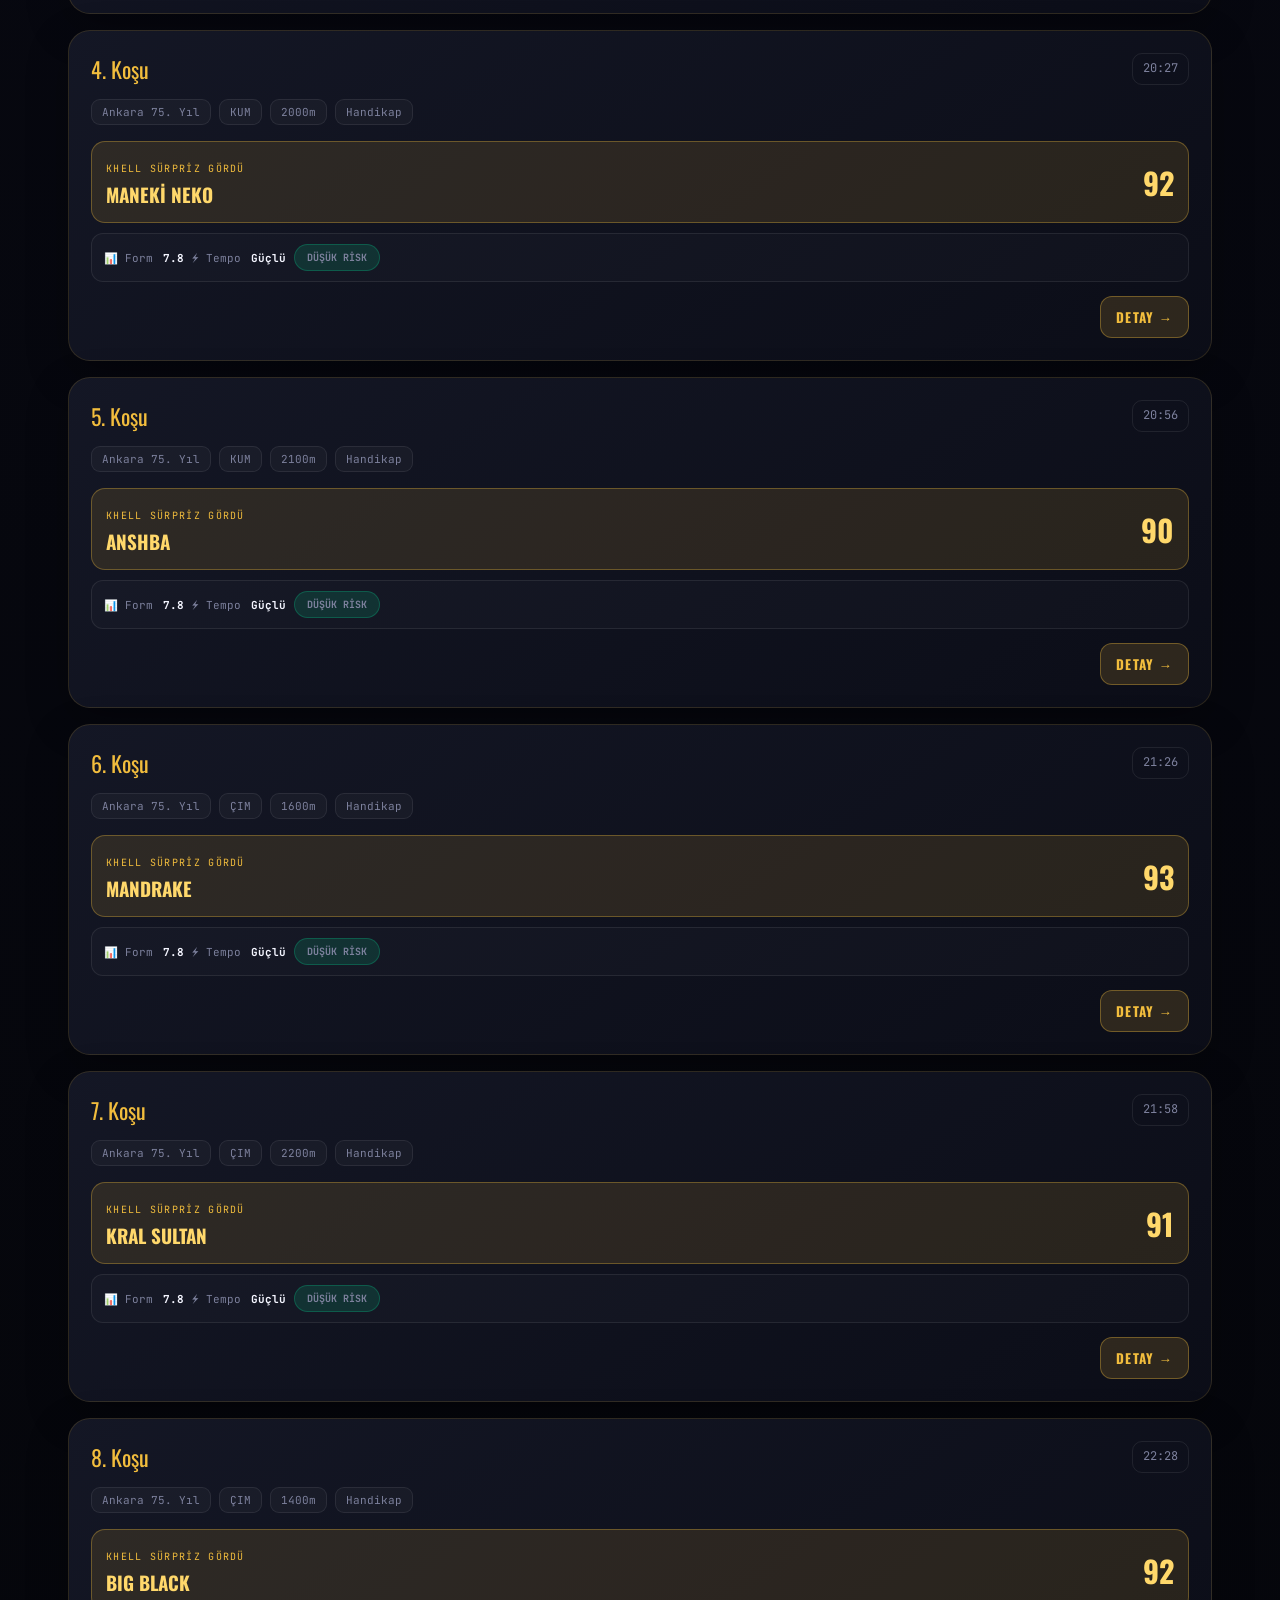
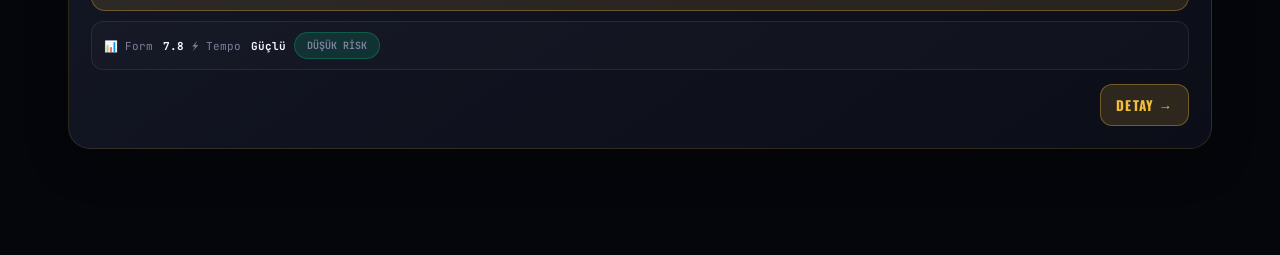
==== commit a20c5c66: "Revise legal and VIP section content in index.html Updated legal disclaimers and VIP access descript" ====
--- a/index.html
+++ b/index.html
@@ -58,6 +58,8 @@
         </div>
       </section>
 
+      <div class="legal-band"><span>ℹ️</span>KHELL Horse yarış bülteni analiz aracıdır. Bahis oynatmaz, para yatırma almaz, garanti kazanç vadetmez.</div>
+
       <section class="ticker">
         <span>⚠️ KHELL risk görüyor</span>
         <marquee id="liveTicker">Veriler hazırlanıyor...</marquee>
@@ -123,29 +125,41 @@
       <section class="vip-hero top-space">
         <div class="vip-crown">👑</div>
         <h2>KHELL VIP</h2>
-        <p>Gizli bombalar, risk alarmları, özel kuponlar ve Telegram bildirimleri.</p>
+        <p>Günlük yarış bülteninden üretilen tüm analiz sinyallerine tam erişim.</p>
 
         <div class="vip-features">
-          <div>✅ Günlük sürpriz listesi</div>
-          <div>✅ Favori risk alarmı</div>
-          <div>✅ Sürpriz ikili/tabela/üçlü</div>
-          <div>✅ Telegram özel kanal</div>
+          <div>✅ Tüm koşu detayları ve at analizleri</div>
+          <div>✅ Riskli favori uyarıları</div>
+          <div>✅ Değerli oran adayları</div>
+          <div>✅ Sürpriz ikili / tabela / üçlü sinyalleri</div>
+          <div>✅ Günlük KHELL analiz notları</div>
+          <div>✅ Telegram özel kanal erişimi</div>
+        </div>
+
+        <div class="legal-band" style="margin-top:18px;text-align:left;">
+          ℹ️ KHELL VIP; günlük yarış bülteninden üretilen sürpriz at, değerli oran, riskli favori ve form/tempo sinyallerini detaylı gösterir. Bahis oynatmaz, garanti kazanç vadetmez.
         </div>
       </section>
 
       <section class="price-grid">
         <a class="price-card" id="waDaily" target="_blank" rel="noopener">
-          <span>⚡</span><b>Günlük VIP</b><small>24 saat erişim</small><strong>₺99</strong>
+          <span>⚡</span><b>Günlük VIP</b><small>24 saat tam analiz erişimi</small><strong>₺99</strong>
         </a>
         <a class="price-card featured" id="waWeekly" target="_blank" rel="noopener">
-          <span>🔥</span><b>Haftalık VIP</b><small>7 gün erişim</small><strong>₺399</strong>
+          <span>🔥</span><b>Haftalık VIP</b><small>7 gün tam analiz erişimi</small><strong>₺399</strong>
         </a>
         <a class="price-card" id="waMonthly" target="_blank" rel="noopener">
           <span>💎</span><b>Aylık Telegram</b><small>30 gün özel kanal</small><strong>₺999</strong>
         </a>
       </section>
 
-      <p class="disclaimer">KHELL Horse kesin kazanç vaadi sunmaz. Sistem yalnızca analiz ve eğlence amaçlıdır. At yarışları risk içerir.</p>
+      <p class="disclaimer">KHELL Horse kesin kazanç vaadi sunmaz. Sistem yalnızca analiz ve bilgi amaçlıdır. At yarışları risk içerir.</p>
+
+      <div class="legal-footer">
+        Yasal Bilgilendirme: KHELL Horse yalnızca yarış bülteni analiz ve yorumlama aracıdır.<br>
+        Bahis oynatma, para yatırma, kupon oluşturma veya garanti kazanç vaadi sunmaz.<br>
+        Gösterilen analizler bilgi ve değerlendirme amaçlıdır.
+      </div>
     </main>
 
     <nav class="bottom-nav">
--- a/KHELL_style.css
+++ b/KHELL_style.css
@@ -263,10 +263,31 @@
   box-shadow:0 12px 42px rgba(17,155,132,.36)
 }
 
-.modal{position:fixed;inset:0;display:none;z-index:200;background:rgba(0,0,0,.78);backdrop-filter:blur(8px);padding:24px;align-items:center;justify-content:center}
-.modal.show{display:flex}
-.modal-card{width:min(900px,100%);max-height:88vh;overflow:auto;position:relative;padding:24px;border-radius:28px;background:var(--panel);border:1px solid var(--line)}
-.modal-close{position:absolute;right:16px;top:16px;width:34px;height:34px;border-radius:10px;background:var(--panel2);border:1px solid var(--line);color:var(--muted);cursor:pointer}
+.modal{
+  position:fixed;inset:0;
+  display:none;z-index:200;
+  background:rgba(0,0,0,.78);backdrop-filter:blur(8px);
+  padding:24px;align-items:center;justify-content:center;
+  pointer-events:none;
+}
+.modal.show{display:flex;pointer-events:all;}
+.modal-card{
+  width:min(900px,100%);max-height:88vh;
+  overflow-y:auto;-webkit-overflow-scrolling:touch;
+  position:relative;padding:24px;
+  border-radius:28px;background:var(--panel);border:1px solid var(--line);
+}
+.modal-close{
+  position:sticky;float:right;top:0;right:0;
+  width:36px;height:36px;border-radius:10px;
+  background:var(--panel2);border:1px solid var(--line);
+  color:var(--text);cursor:pointer;
+  z-index:10;pointer-events:all;
+  font-size:16px;flex-shrink:0;
+  display:flex;align-items:center;justify-content:center;
+}
+/* body scroll kilidi — JS tarafından .modal-open class'ı eklenir */
+body.modal-open{overflow:hidden;}
 .horse-table{display:grid;gap:10px;margin-top:18px}
 .horse-row{display:grid;grid-template-columns:42px 1fr repeat(4,72px);gap:10px;align-items:center;padding:12px;border-radius:14px;border:1px solid var(--line);background:rgba(255,255,255,.03)}
 .horse-row.pick{border-color:rgba(242,189,61,.4);background:rgba(242,189,61,.08)}
@@ -276,15 +297,6 @@
 .metric small{display:block;color:var(--muted);font-family:'JetBrains Mono',monospace;font-size:9px}
 .metric b{font-family:'Oswald',sans-serif}
 
-/* ── MODAL CLOSE FIX ── */
-.modal-close{
-  position:absolute;right:16px;top:16px;
-  width:36px;height:36px;border-radius:10px;
-  background:var(--panel2);border:1px solid var(--line);
-  color:var(--text);cursor:pointer;
-  z-index:10;pointer-events:all;
-  font-size:16px;
-}
 
 /* ── OPP CARD LAYOUT FIX — rakam/yazı binişmesini önle ── */
 .opp-card{transition:transform .18s ease,box-shadow .18s ease;display:flex;flex-direction:column;}
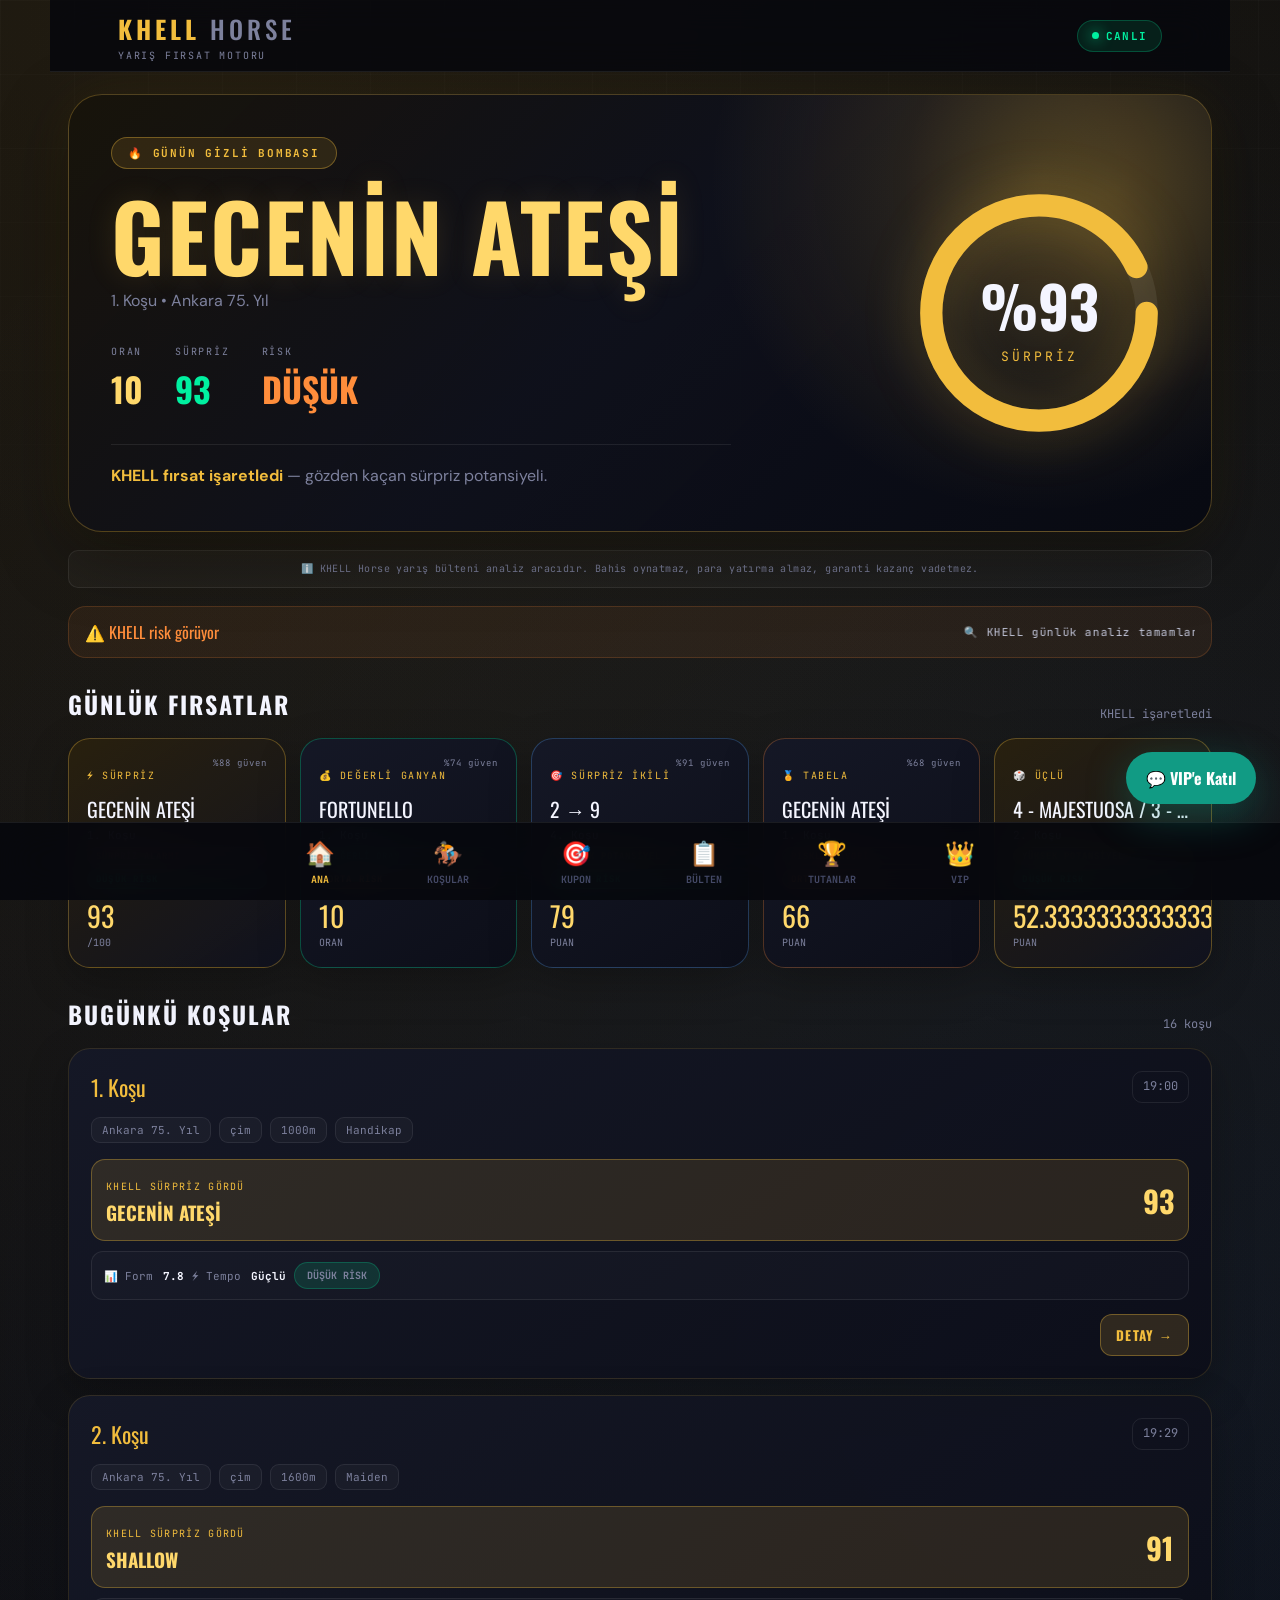
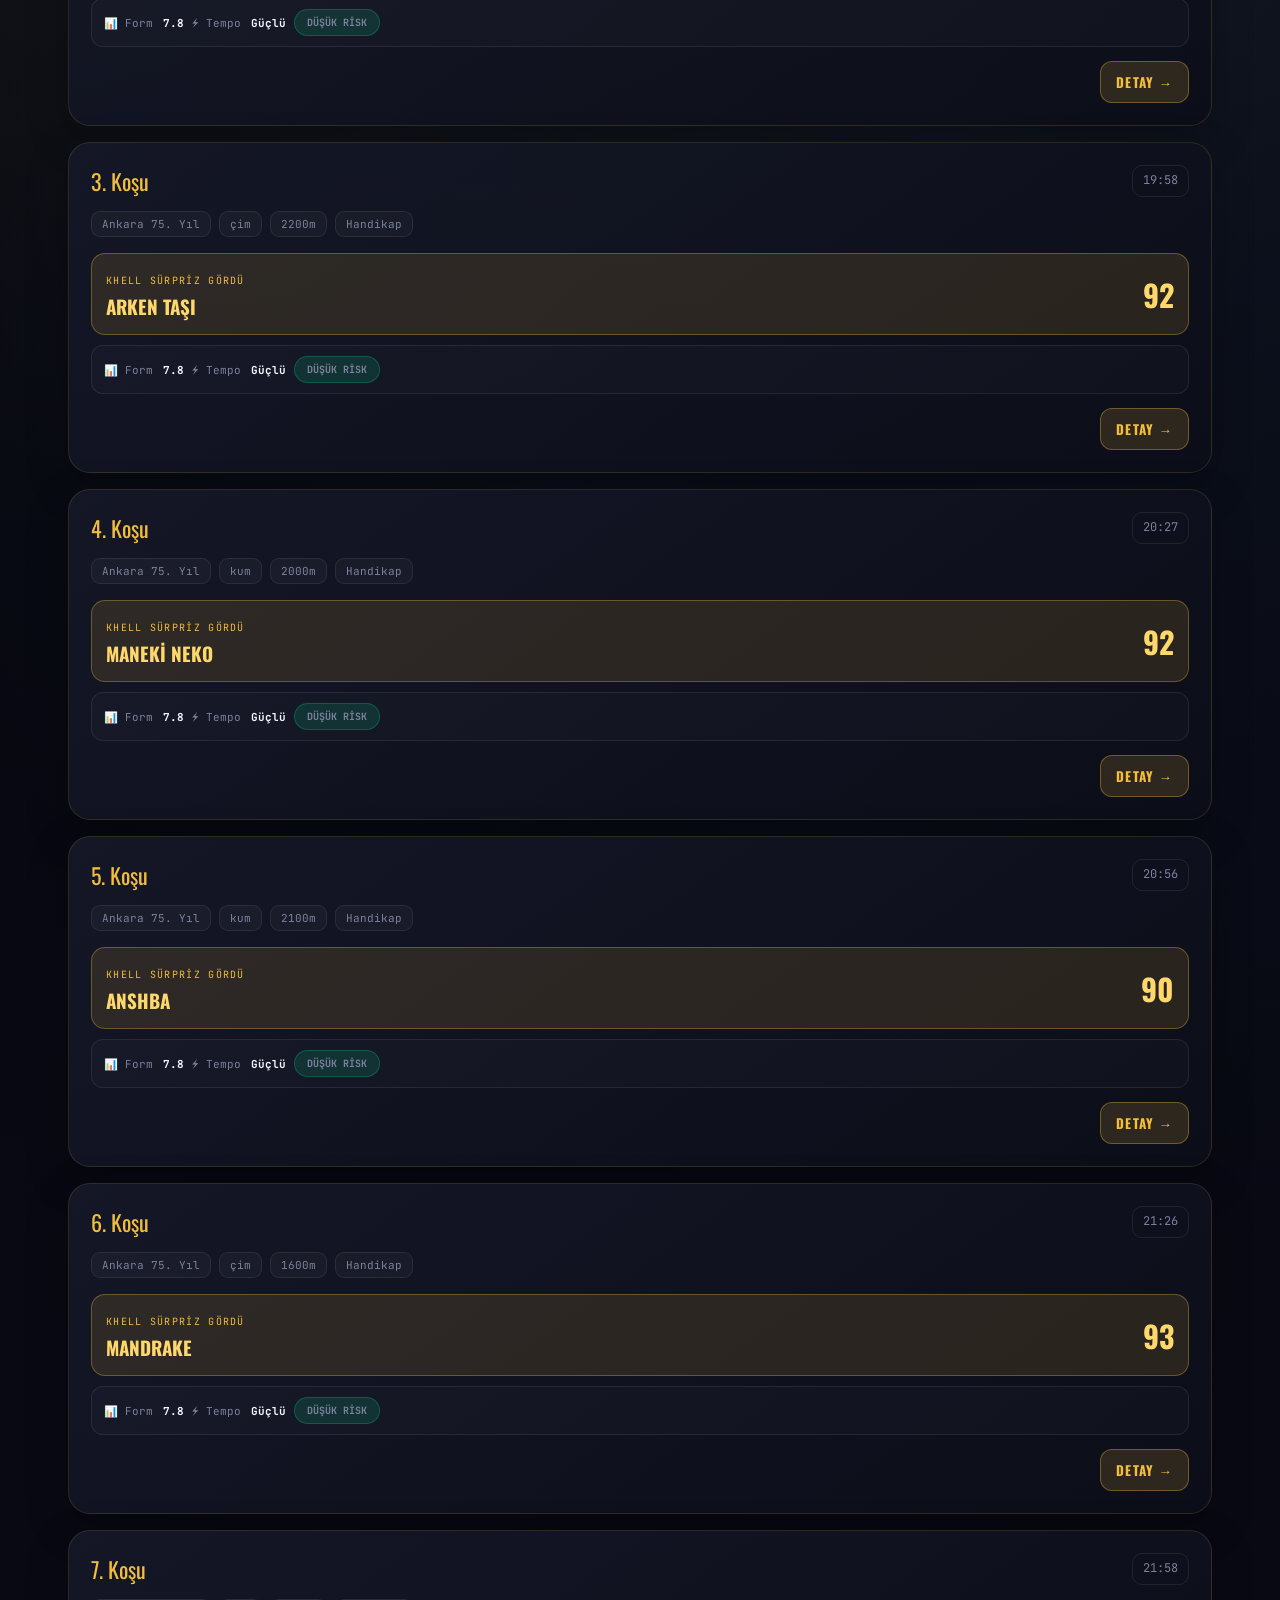
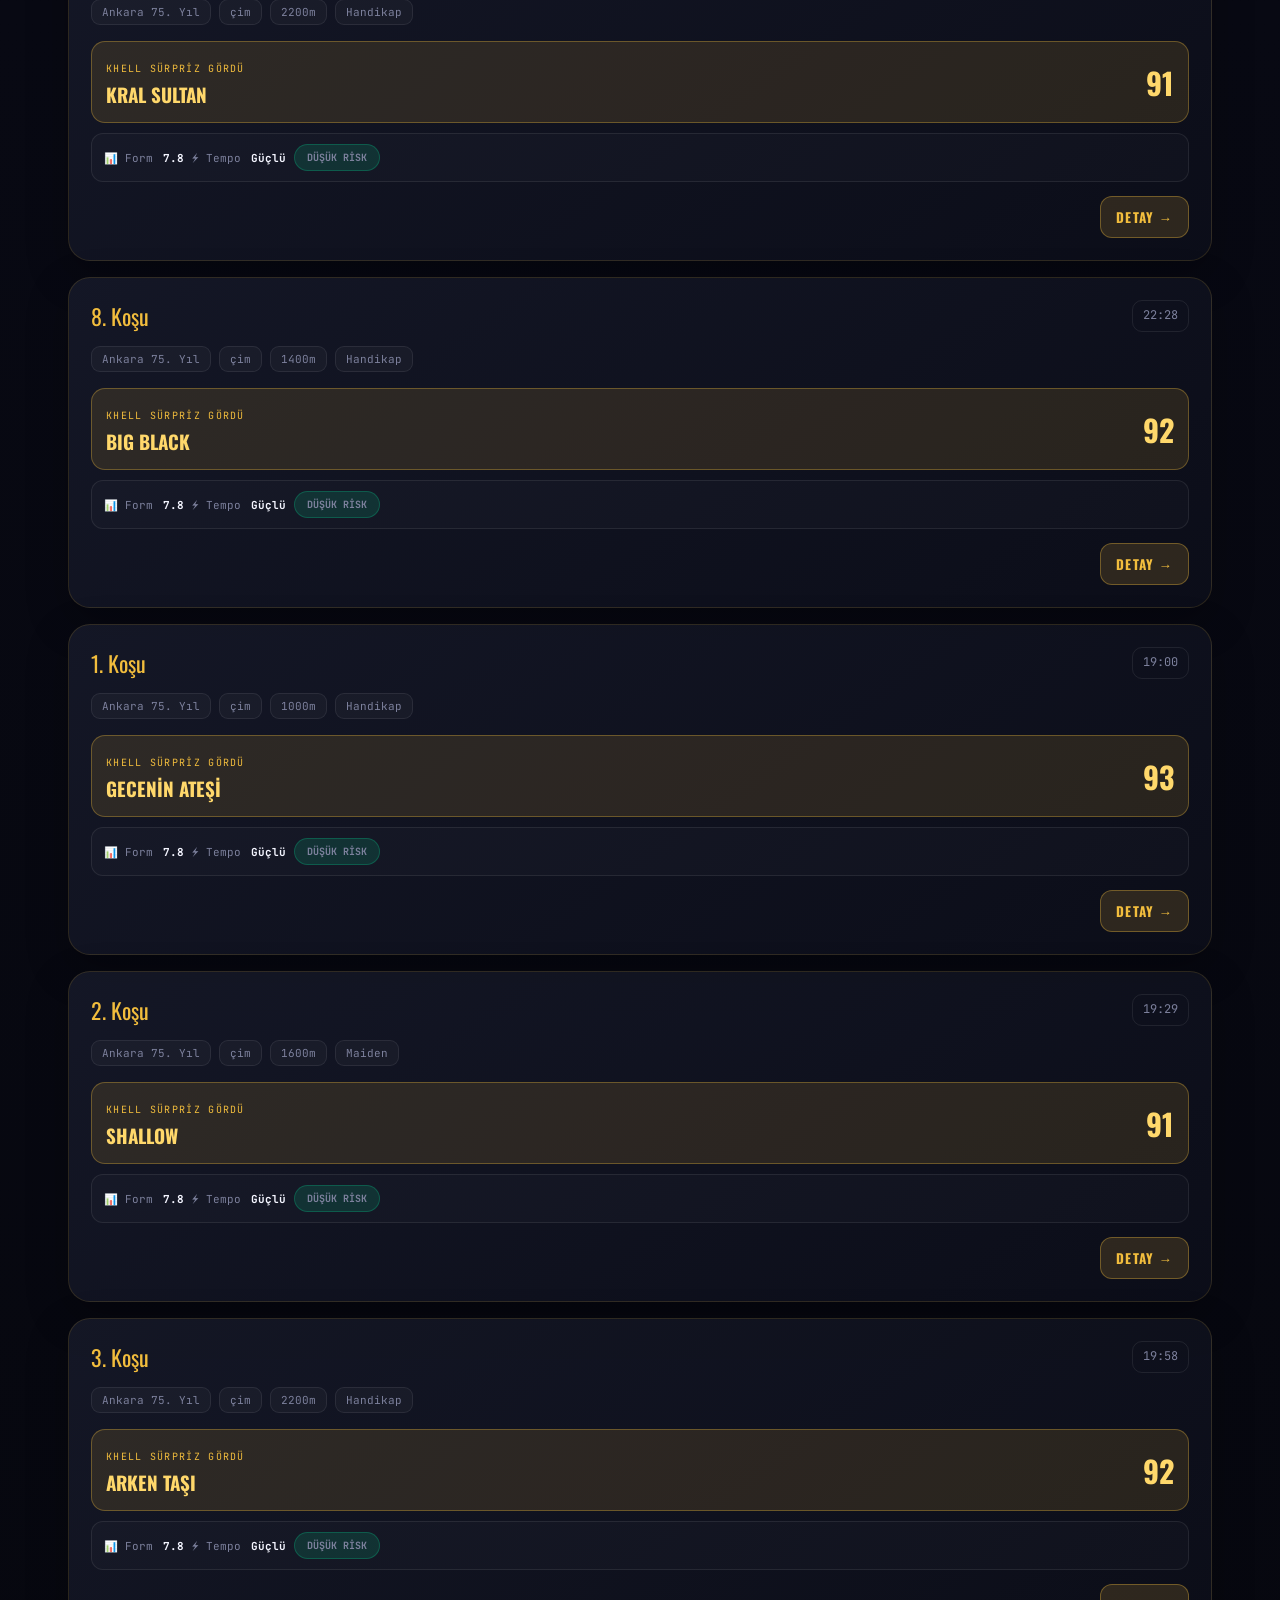
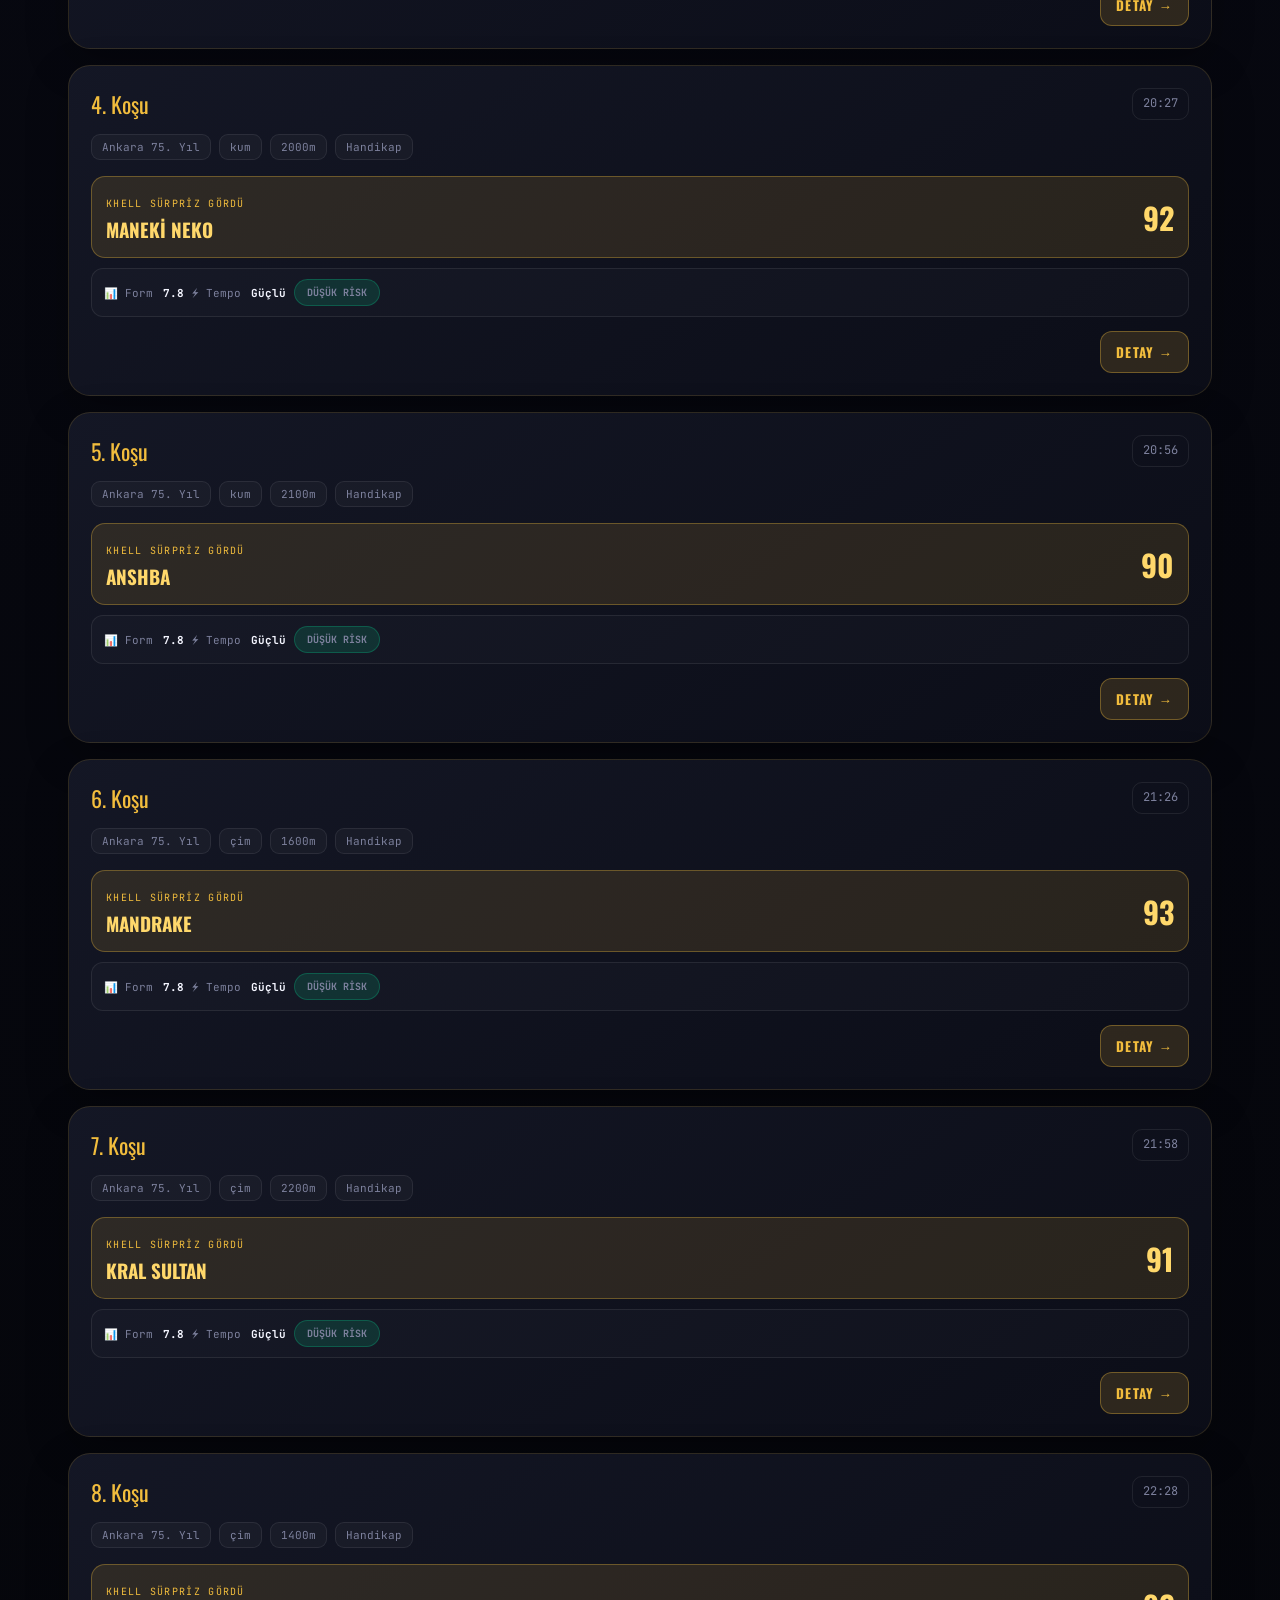
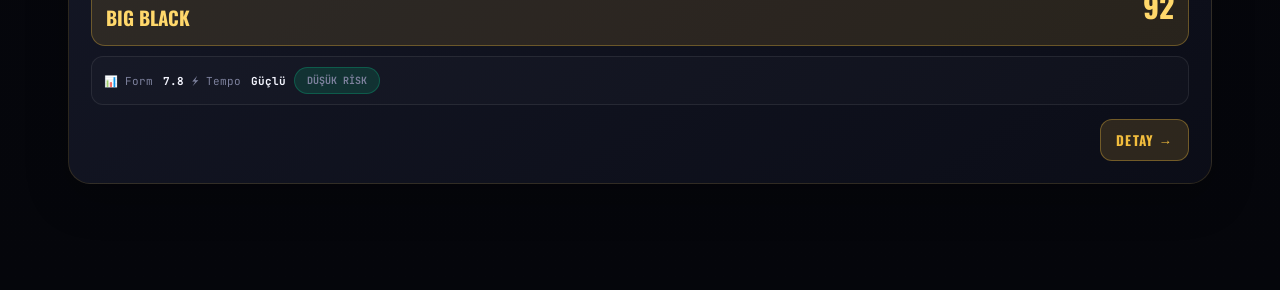
==== commit e7de3be4: "Add bulletin section and navigation button" ====
--- a/index.html
+++ b/index.html
@@ -111,6 +111,17 @@
       </section>
     </main>
 
+
+    <main class="view" id="view-bulletin">
+      <section class="section-block top-space">
+        <div class="section-head">
+          <h2>Günlük Bülten</h2>
+          <span id="bulletinDate">--</span>
+        </div>
+        <div class="bulletin-filters" id="bulletinFilters"></div>
+        <div id="bulletinContent"></div>
+      </section>
+    </main>
     <main class="view" id="view-wins">
       <section class="section-block top-space">
         <div class="section-head">
@@ -166,6 +177,7 @@
       <button class="nav-btn active" data-view="home">🏠<span>Ana</span></button>
       <button class="nav-btn" data-view="races">🏇<span>Koşular</span></button>
       <button class="nav-btn" data-view="coupon">🎯<span>Kupon</span></button>
+      <button class="nav-btn" data-view="bulletin">📋<span>Bülten</span></button>
       <button class="nav-btn" data-view="wins">🏆<span>Tutanlar</span></button>
       <button class="nav-btn" data-view="vip">👑<span>VIP</span></button>
     </nav>
--- a/KHELL_style.css
+++ b/KHELL_style.css
@@ -416,3 +416,178 @@
   .horse-row{grid-template-columns:34px 1fr 58px;gap:8px}
   .horse-row .metric:nth-child(n+4){display:none}
 }
+
+/* ── ACCORDION AT DETAY ── */
+.acc-item{
+  border:1px solid var(--line);border-radius:14px;
+  overflow:hidden;margin-bottom:8px;
+  background:rgba(255,255,255,.02);
+  transition:border-color .2s;
+}
+.acc-item.acc-pick{border-color:rgba(242,189,61,.35);background:rgba(242,189,61,.04)}
+.acc-header{
+  display:flex;align-items:center;gap:10px;
+  padding:12px 14px;cursor:pointer;user-select:none;
+  transition:background .15s;
+}
+.acc-header:hover{background:rgba(255,255,255,.04)}
+.acc-num{
+  font-family:'Oswald',sans-serif;color:var(--gold);
+  font-size:22px;min-width:32px;text-align:center;
+}
+.acc-info{flex:1;min-width:0}
+.acc-info b{font-family:'Oswald',sans-serif;font-size:15px;display:block;
+  white-space:nowrap;overflow:hidden;text-overflow:ellipsis}
+.acc-info small{color:var(--muted);font-family:'JetBrains Mono',monospace;font-size:10px}
+.acc-arrow{
+  font-size:20px;color:var(--muted);transition:transform .2s;
+  min-width:20px;text-align:center;
+}
+.acc-arrow.open{color:var(--gold)}
+.acc-body{
+  padding:0 14px 14px;border-top:1px solid var(--line);
+}
+.acc-metrics{
+  display:flex;gap:8px;flex-wrap:wrap;padding:12px 0 8px;
+}
+.acc-metric{
+  flex:1;min-width:56px;padding:8px;border-radius:10px;
+  border:1px solid var(--line);background:rgba(255,255,255,.03);text-align:center;
+}
+.acc-metric small{
+  font-family:'JetBrains Mono',monospace;font-size:9px;
+  color:var(--muted);letter-spacing:1px;text-transform:uppercase;display:block;margin-bottom:3px;
+}
+.acc-metric b{font-family:'Oswald',sans-serif;font-size:18px}
+.acc-metric b.gold{color:var(--gold2)}
+.acc-metric b.green{color:var(--green)}
+.acc-metric b.orange{color:var(--orange)}
+.acc-metric b.red{color:var(--red)}
+.acc-section-label{
+  font-family:'JetBrains Mono',monospace;font-size:10px;
+  letter-spacing:1px;color:var(--muted);text-transform:uppercase;
+  margin:10px 0 5px;
+}
+.acc-list{list-style:none;padding:0;display:flex;flex-direction:column;gap:4px}
+.acc-list li{
+  font-size:12px;padding:4px 10px;border-radius:6px;
+}
+.acc-list-green li{background:rgba(0,240,160,.07);color:#9ef5d8;border-left:2px solid var(--green)}
+.acc-list-orange li{background:rgba(255,141,59,.07);color:#ffc89a;border-left:2px solid var(--orange)}
+
+/* ── AT TAG ETİKETLERİ ── */
+.acc-tag{
+  font-family:'JetBrains Mono',monospace;font-size:9px;font-weight:700;
+  letter-spacing:.8px;text-transform:uppercase;padding:3px 8px;
+  border-radius:999px;white-space:nowrap;flex-shrink:0;
+}
+.tag-surprise{background:rgba(242,189,61,.15);color:var(--gold);border:1px solid rgba(242,189,61,.3)}
+.tag-value{background:rgba(0,240,160,.12);color:var(--green);border:1px solid rgba(0,240,160,.25)}
+.tag-risk{background:rgba(255,77,109,.12);color:var(--red);border:1px solid rgba(255,77,109,.25)}
+.tag-tabela{background:rgba(90,168,255,.12);color:var(--blue);border:1px solid rgba(90,168,255,.25)}
+.tag-watch{background:rgba(255,255,255,.06);color:var(--muted);border:1px solid var(--line)}
+
+/* ── DETAY ÖZET BANT ── */
+.detail-pick-banner{
+  padding:14px;border-radius:12px;
+  background:rgba(242,189,61,.07);border:1px solid rgba(242,189,61,.2);
+}
+.detail-pick-label{
+  font-family:'JetBrains Mono',monospace;font-size:9px;
+  color:var(--gold);letter-spacing:2px;text-transform:uppercase;margin-bottom:4px;
+}
+.detail-pick-name{
+  font-family:'Oswald',sans-serif;font-size:26px;color:var(--gold2);margin-bottom:8px;
+}
+.detail-pick-meta{display:flex;gap:6px;flex-wrap:wrap}
+
+/* ── YASAL BANT ── */
+.legal-band{
+  margin:18px 0 4px;padding:10px 14px;border-radius:10px;
+  background:rgba(255,255,255,.03);border:1px solid var(--line);
+  font-family:'JetBrains Mono',monospace;font-size:10px;
+  color:var(--muted);letter-spacing:.4px;line-height:1.6;
+  text-align:center;
+}
+.legal-band span{margin-right:6px}
+
+/* ── FOOTER YASAL ── */
+.legal-footer{
+  margin:24px 0 8px;padding:14px 16px;border-radius:12px;
+  border-top:1px solid var(--line);
+  font-family:'JetBrains Mono',monospace;font-size:10px;
+  color:var(--dim);line-height:1.7;text-align:center;
+}
+
+/* ── MOBİL ACCORDION ── */
+@media(max-width:860px){
+  .acc-header{padding:10px 12px;gap:8px}
+  .acc-num{font-size:18px;min-width:26px}
+  .acc-info b{font-size:14px}
+  .acc-metrics{gap:6px}
+  .acc-metric{min-width:48px;padding:6px}
+  .acc-metric b{font-size:16px}
+  .acc-tag{display:none}
+  .detail-pick-name{font-size:20px}
+}
+
+/* ── BÜLTEN VIEW ── */
+.bulletin-filters{display:flex;gap:6px;flex-wrap:wrap;margin-bottom:14px;}
+.bul-filter-btn{
+  padding:5px 14px;border-radius:999px;border:1px solid var(--line);
+  background:transparent;color:var(--muted);font-family:'JetBrains Mono',monospace;
+  font-size:11px;cursor:pointer;transition:all .15s;white-space:nowrap;
+}
+.bul-filter-btn:hover{border-color:var(--gold);color:var(--gold);}
+.bul-filter-active{background:rgba(242,189,61,.12);border-color:var(--gold)!important;color:var(--gold)!important;}
+
+.bul-card{
+  background:rgba(255,255,255,.03);border:1px solid var(--line);
+  border-radius:14px;padding:14px 16px;margin-bottom:10px;
+  transition:border-color .15s;
+}
+.bul-card:hover{border-color:rgba(242,189,61,.3);}
+.bul-card-top{display:flex;gap:12px;align-items:flex-start;}
+.bul-race-num{
+  font-family:'Oswald',sans-serif;font-size:28px;color:var(--gold);
+  min-width:34px;line-height:1;padding-top:2px;
+}
+.bul-race-info{flex:1;min-width:0;}
+.bul-race-name{
+  font-family:'Oswald',sans-serif;font-size:17px;color:var(--fg);
+  margin-bottom:6px;white-space:nowrap;overflow:hidden;text-overflow:ellipsis;
+}
+.bul-race-meta{display:flex;gap:5px;flex-wrap:wrap;}
+.bul-chip{
+  font-family:'JetBrains Mono',monospace;font-size:10px;
+  padding:3px 8px;border-radius:6px;background:rgba(255,255,255,.05);
+  color:var(--muted);white-space:nowrap;
+}
+.bul-surf-cim{background:rgba(0,200,100,.08);color:#6effc0;}
+.bul-surf-kum{background:rgba(210,160,50,.08);color:#f0c060;}
+.bul-surf-other{background:rgba(100,150,255,.08);color:#90b8ff;}
+
+.bul-card-bottom{
+  display:flex;align-items:center;justify-content:space-between;
+  margin-top:12px;padding-top:10px;border-top:1px solid var(--line);
+}
+.bul-horse-count{
+  font-family:'JetBrains Mono',monospace;font-size:11px;color:var(--muted);
+}
+.bul-no-horses{color:var(--dim);font-style:italic;}
+.bul-analyze-btn{
+  padding:7px 16px;border-radius:8px;border:1px solid var(--gold);
+  background:rgba(242,189,61,.1);color:var(--gold);
+  font-family:'JetBrains Mono',monospace;font-size:11px;font-weight:700;
+  cursor:pointer;transition:all .15s;white-space:nowrap;
+}
+.bul-analyze-btn:hover{background:rgba(242,189,61,.22);}
+.bul-no-analysis{color:var(--dim);font-size:12px;}
+.bul-empty{color:var(--muted);text-align:center;padding:32px 0;font-size:13px;}
+
+@media(max-width:860px){
+  .bul-race-num{font-size:22px;min-width:26px;}
+  .bul-race-name{font-size:15px;}
+  .bul-chip{font-size:9px;padding:2px 6px;}
+  .bul-analyze-btn{padding:6px 12px;font-size:10px;}
+}
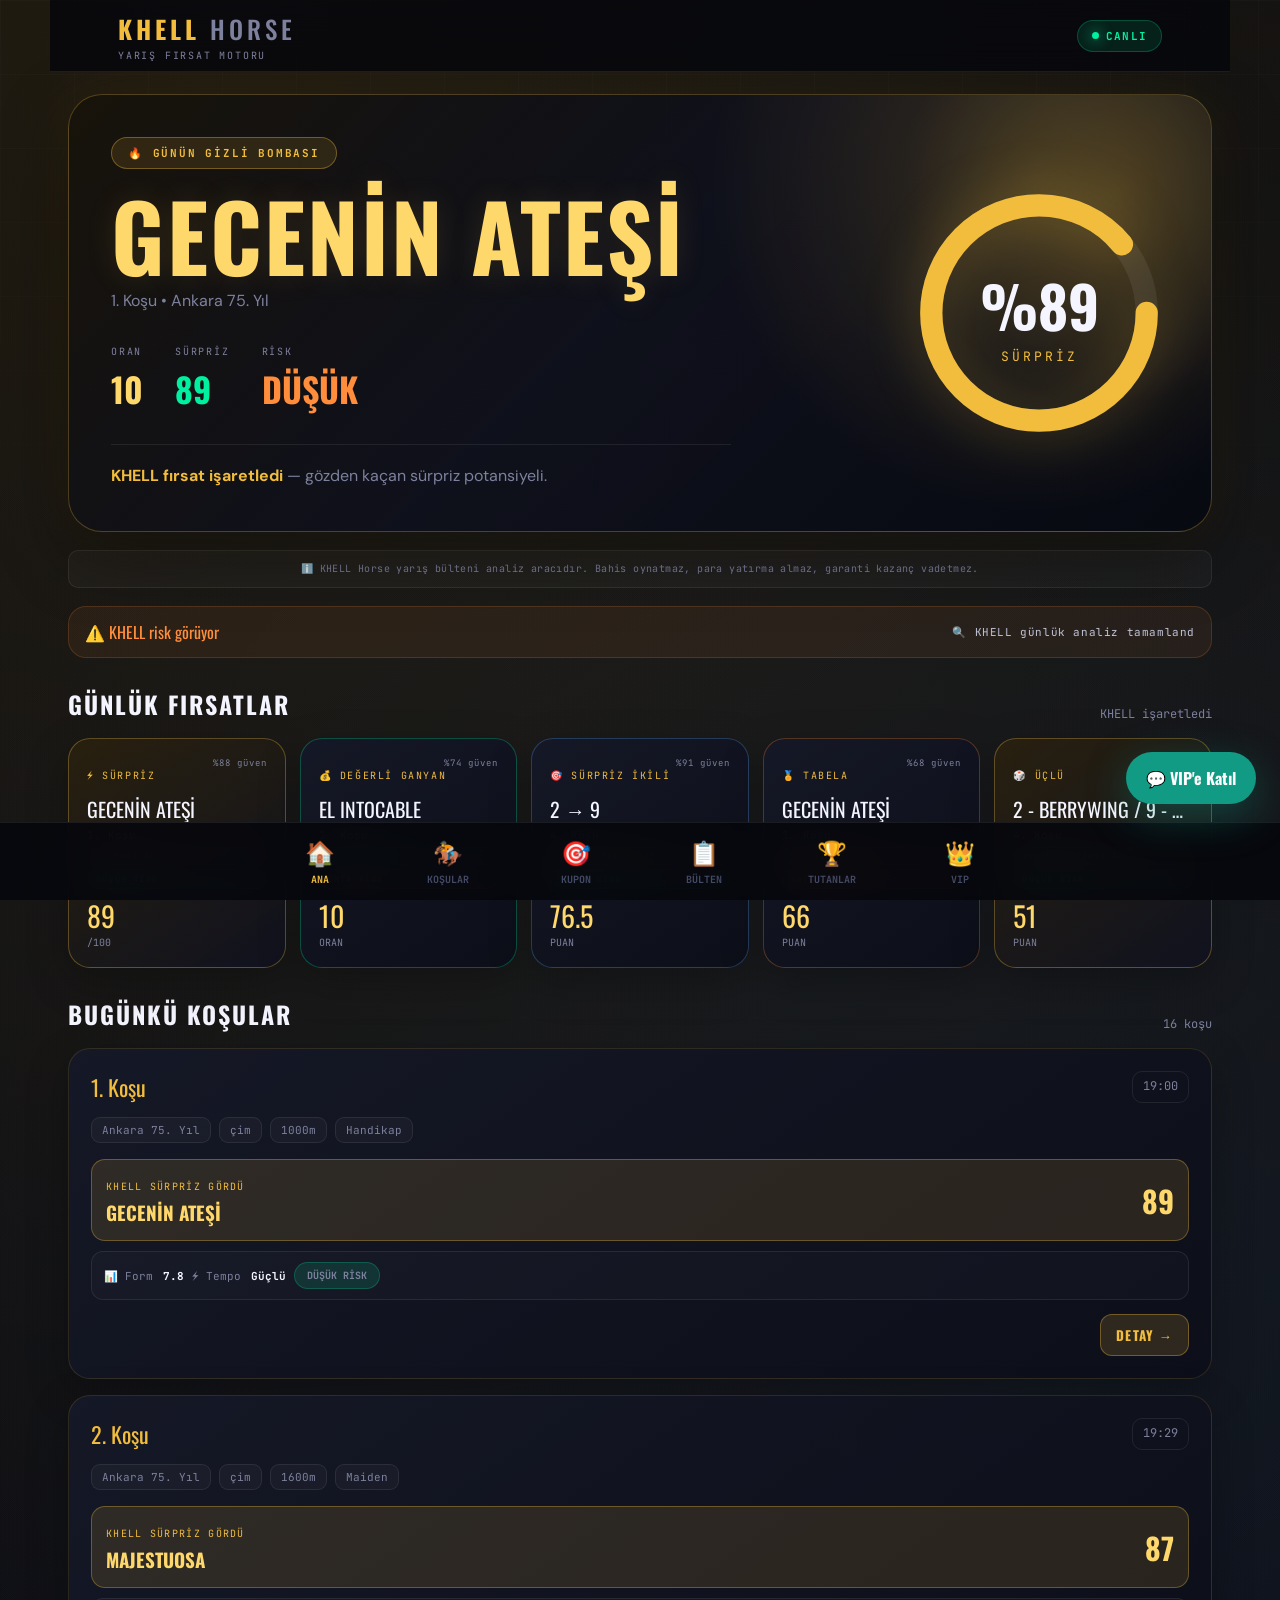
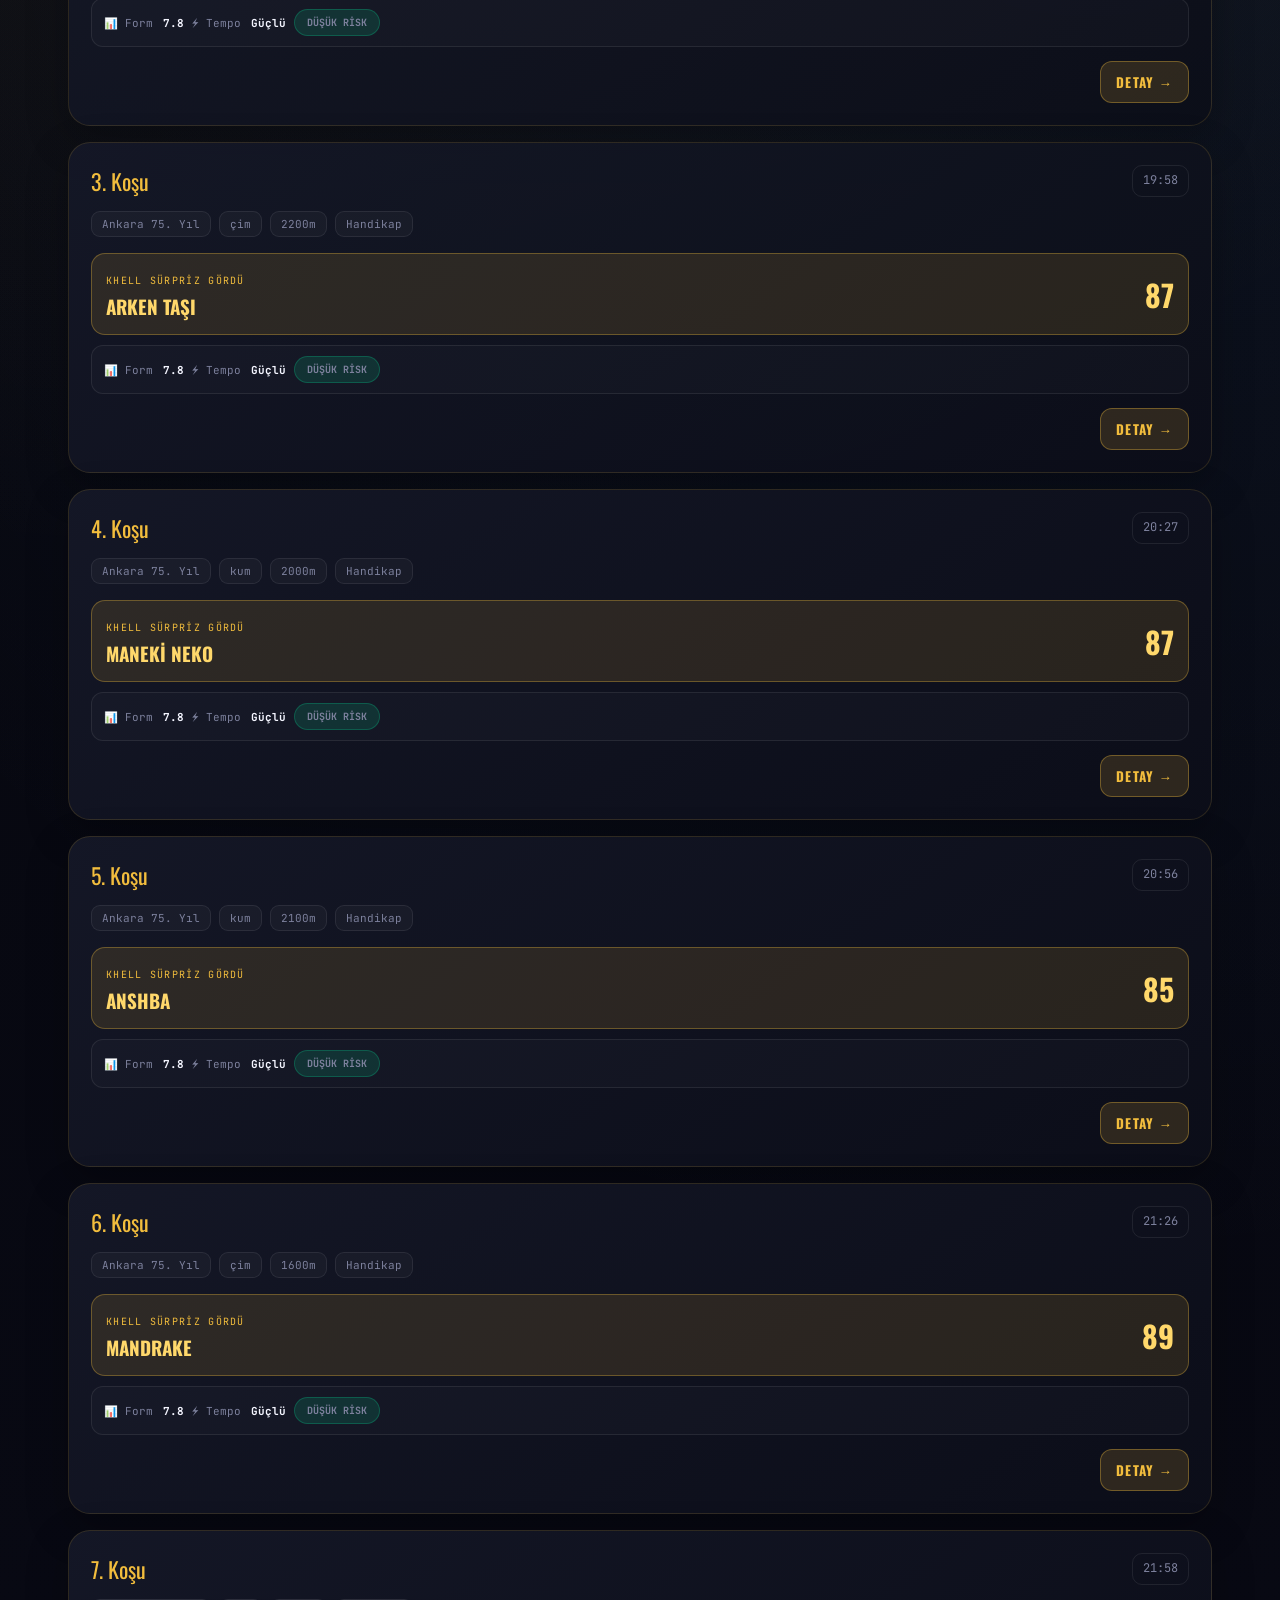
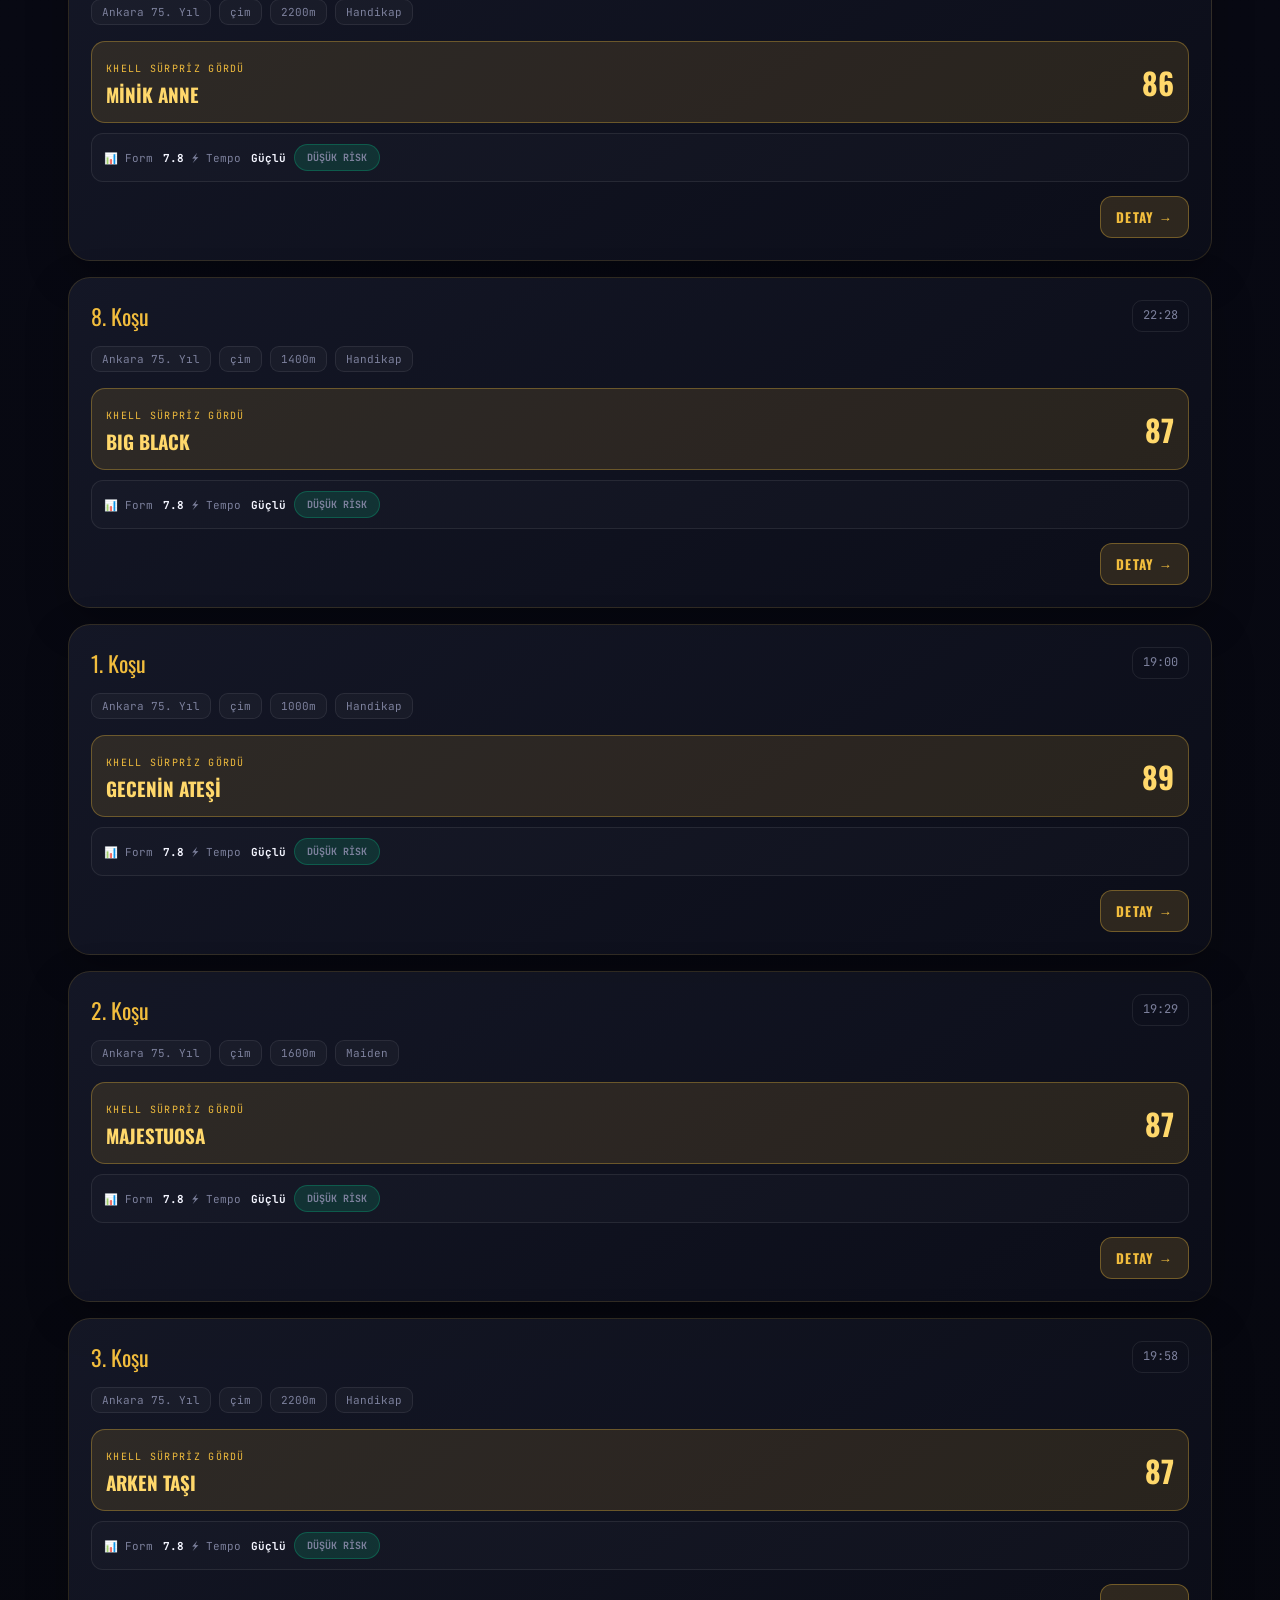
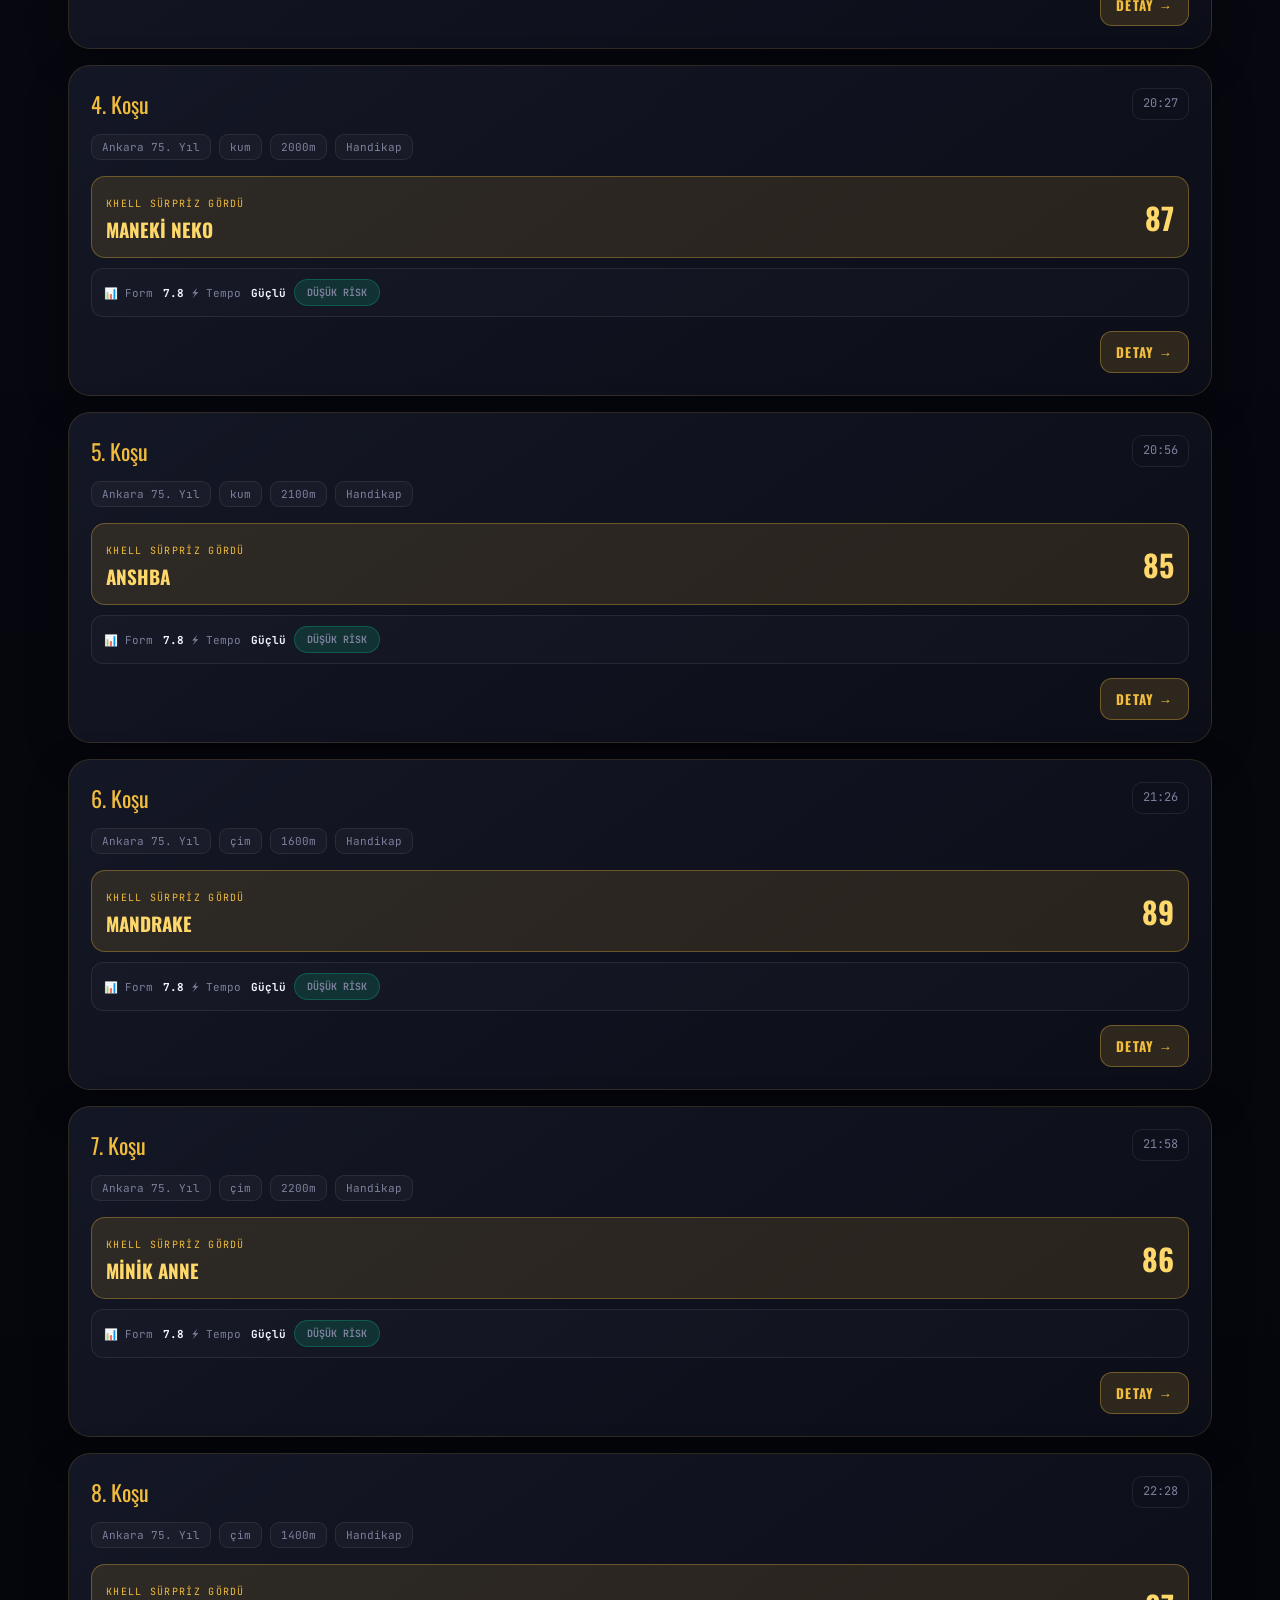
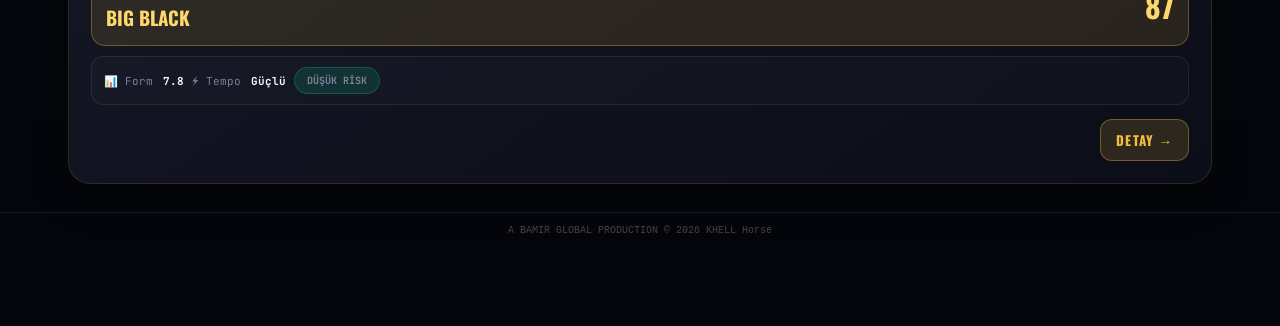
==== commit 91c782ab: "SEO meta etiketleri, footer ve güncel bülten tarihi Co-Authored-By: Claude Opus 4.8 <noreply@anthrop" ====
--- a/index.html
+++ b/index.html
@@ -6,6 +6,10 @@
   <meta name="theme-color" content="#06070d" />
   <title>KHELL Horse — Yarış Fırsat Motoru</title>
   <meta name="description" content="KHELL Horse günlük yarış fırsatlarını, sürpriz adayları ve risk sinyallerini işaretler." />
+  <meta property="og:title" content="KHELL Horse — Yarış Fırsat Motoru">
+  <meta property="og:description" content="Günlük yarış bülteninden sürpriz at, değerli oran ve risk sinyalleri.">
+  <meta property="og:url" content="https://semihtoktas2018-byte.github.io/khell-horse/">
+  <meta name="robots" content="index, follow">
   <link rel="stylesheet" href="KHELL_style.css" />
 </head>
 <body>
@@ -216,5 +220,9 @@
       khellBoot(); // parser yoksa direkt başlat
     }
   </script>
+
+  <div style="text-align:center;padding:12px;font-size:10px;color:#444;font-family:monospace;border-top:1px solid #1a1a2e;">
+    A BAMIR GLOBAL PRODUCTION © 2026 KHELL Horse
+  </div>
 </body>
 </html>
